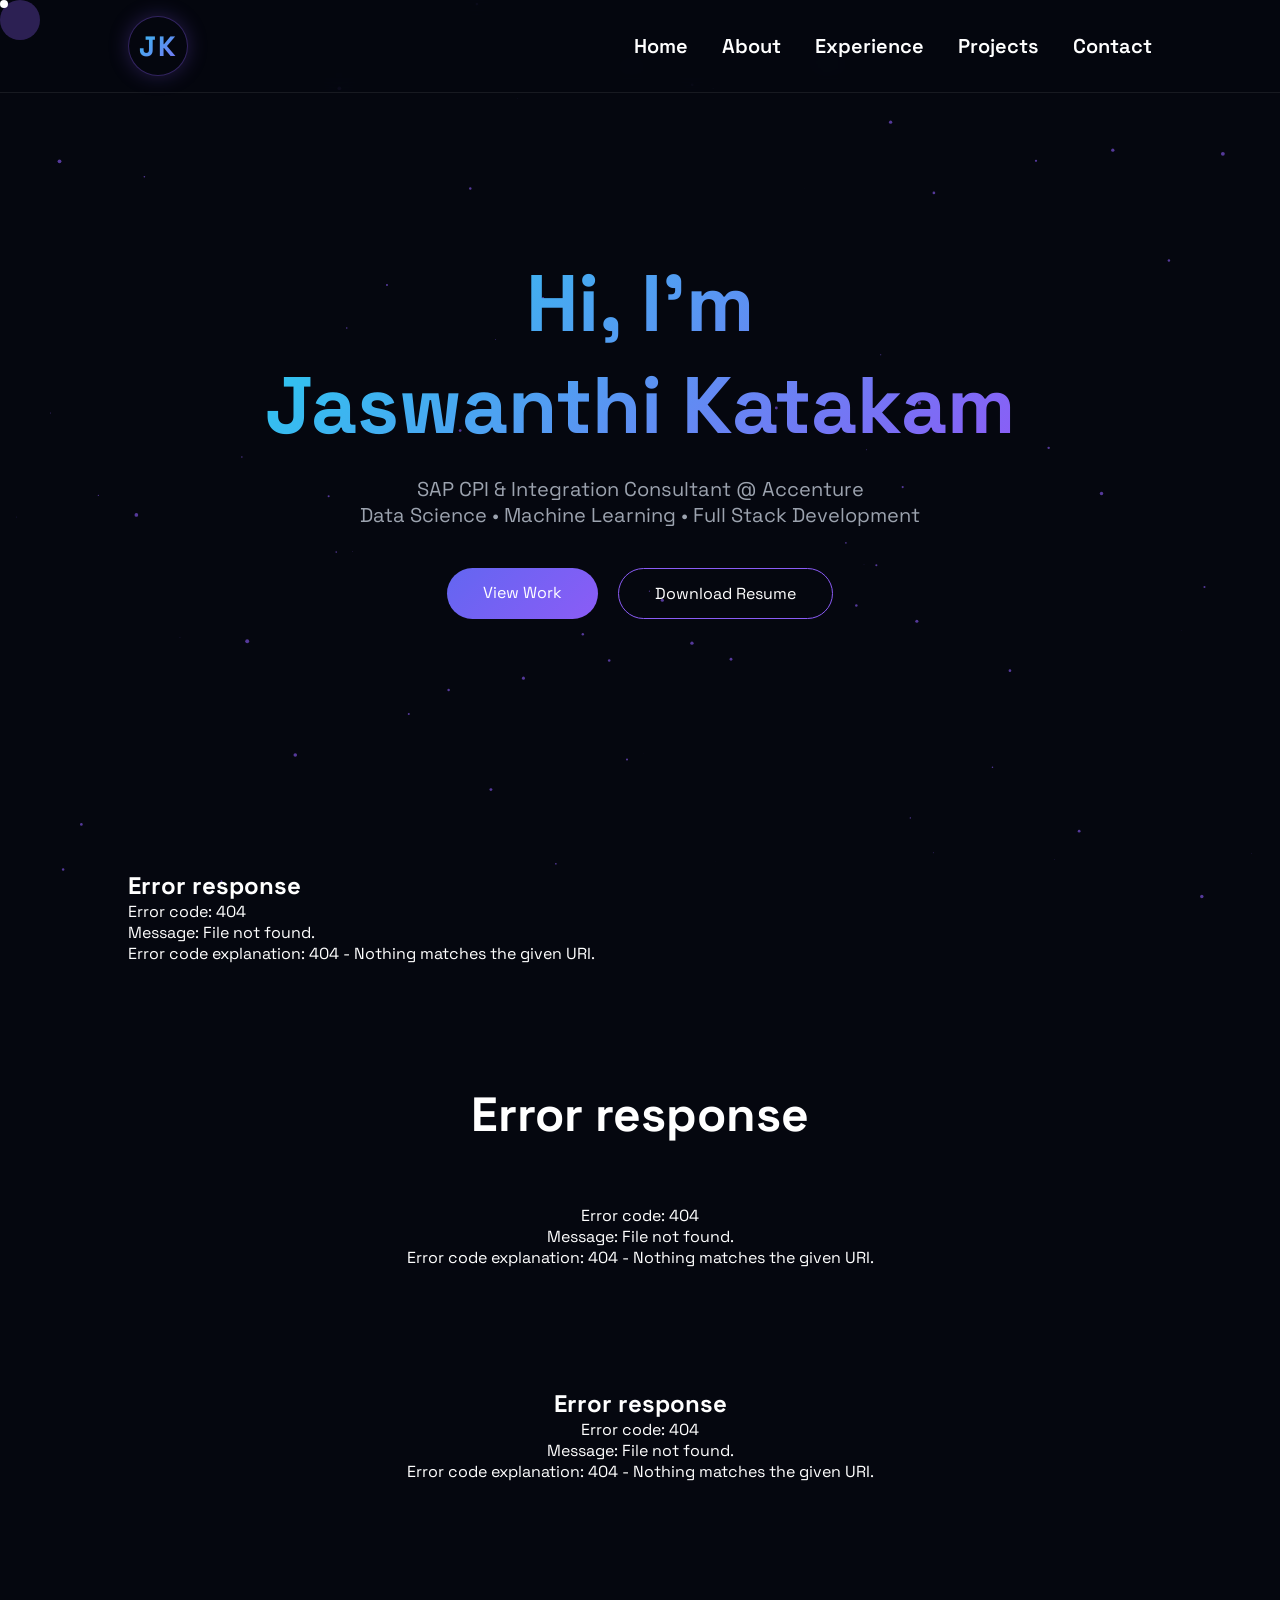
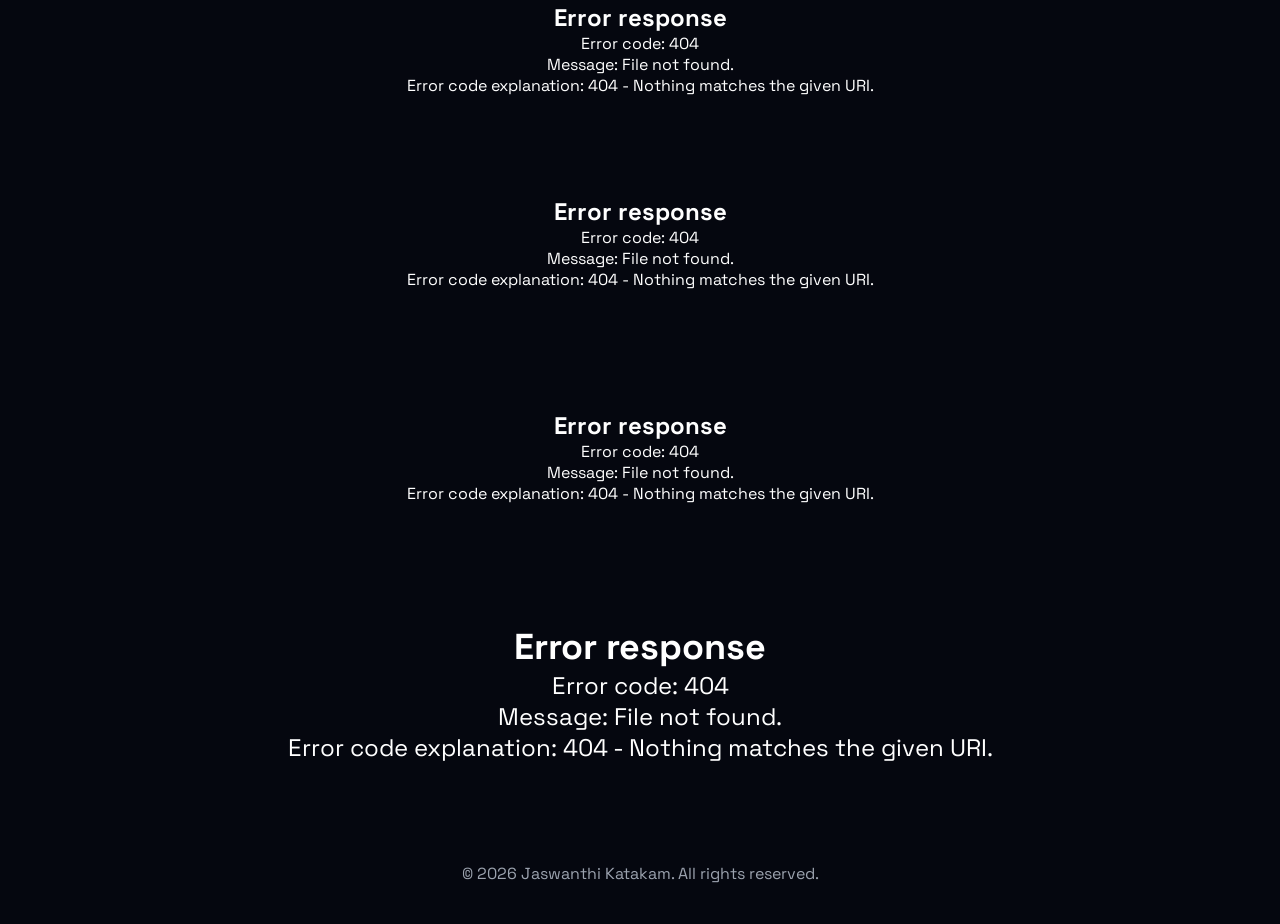
==== index.html @ d1e522bc "Add files via upload" ====
<!DOCTYPE html>
<html lang="en">

<head>

    <meta charset="UTF-8">
    <meta name="viewport" content="width=device-width, initial-scale=1.0">

    <title>Jaswanthi Katakam | Portfolio</title>

    <link rel="stylesheet" href="style.css">

    <link href="https://fonts.googleapis.com/css2?family=Space+Grotesk:wght@300;400;500;600;700&display=swap" rel="stylesheet">

</head>

<body>

    <div class="cursor"></div>
    <div class="cursor-glow"></div>

    <div class="progress-bar"></div>

    <canvas id="particles"></canvas>

    <header class="header">

        <div class="logo">JK</div>

        <nav id="nav-menu">

            <a href="#home">Home</a>
            <a href="#about">About</a>
            <a href="#experience">Experience</a>
            <a href="#projects">Projects</a>
            <a href="#contact">Contact</a>

        </nav>

        <div class="hamburger" id="hamburger">
            <span></span>
            <span></span>
            <span></span>
        </div>

    </header>

    <section id="home" class="hero">

        <h1 class="hero-title">

            <h1 class="hero-title">

                <span>Hi, I'm</span><br>
                <span>Jaswanthi Katakam</span>

            </h1>

        </h1>

        <p class="hero-sub">
            SAP CPI & Integration Consultant @ Accenture <br>
            Data Science • Machine Learning • Full Stack Development
        </p>

        <div class="hero-buttons">

            <a href="#projects" class="btn magnetic">View Work</a>

            <a href="https://drive.google.com/file/d/1Sj-qT_7O5Cs2HMmXWS8MOAT7dOCz9tzJ/view?usp=sharing"
                class="btn-outline magnetic"
                target="_blank"
                rel="noopener noreferrer">
                Download Resume
            </a>

        </div>

    </section>

    <section id="about">
        <div id="about-content"></div>
    </section>

    <section id="experience">
        <div id="experience-content"></div>
    </section>

    <section id="education">
        <div id="education-content"></div>
    </section>

    <section id="projects">
        <div id="projects-content"></div>
    </section>

    <section id="skills">
        <div id="skills-content"></div>
    </section>

    <section id="certifications">
        <div id="certifications-content"></div>
    </section>

    <section id="contact">
        <div id="contact-content"></div>
    </section>

    <footer>

        <p>© 2026 Jaswanthi Katakam. All rights reserved.</p>

    </footer>

    <script src="script.js"></script>

</body>

</html>
---- style.css ----
html{
scroll-behavior:smooth;
}

*{
margin:0;
padding:0;
box-sizing:border-box;
}

body{
font-family:'Space Grotesk',sans-serif;
background:#05070f;
color:white;
overflow-x:hidden;
}

section{
padding:60px 10%;
}

section h2{
font-size:42px;
text-align:center;
margin-bottom:60px;
color:#22d3ee;
text-decoration: underline;
text-decoration-color: #22d3ee;
text-decoration-thickness: 2px;
text-underline-offset: 6px;
}

/* PARTICLE BACKGROUND */

#particles{
position:fixed;
width:100%;
height:100%;
z-index:-1;
}

/* HEADER */
.logo{
width:60px;
height:60px;
display:flex;
align-items:center;
justify-content:center;
font-size:28px;
font-weight:700;
letter-spacing:2px;
border-radius:50%;
background:rgba(139,92,246,0.15);
border:1px solid rgba(139,92,246,0.35);
background-clip:text;
-webkit-background-clip:text;
background-image:linear-gradient(135deg,#22d3ee,#8b5cf6);
color:transparent;
box-shadow:0 0 20px rgba(139,92,246,0.25);
}

/*--------------------NAVBAR-------------------*/
.header{
position:fixed;
top:0;
width:100%;
display:flex;
justify-content:space-between;
align-items:center;
padding:16px 10%;
z-index:100;
background:rgba(5,7,15,0.75);
backdrop-filter:blur(10px);
-webkit-backdrop-filter:blur(10px);
border-bottom:1px solid rgba(255,255,255,0.08);
}

nav a{
margin-left:30px;
text-decoration:none;
color:#ffffff;
font-size:20px;
font-weight:600;
}

.hero{
min-height:90vh;
display:flex;
flex-direction:column;
justify-content:center;
align-items:center;
text-align:center;
padding:120px 80px 60px 80px;
}

.hero-title{
font-size:80px;
font-weight:700;
background:linear-gradient(135deg,#22d3ee,#8b5cf6);
-webkit-background-clip:text;
color:transparent;
}

.hero-sub{
color:#9ca3af;
margin-top:20px;
font-size:20px;
}

.hero-buttons{
margin-top:40px;
display:flex;
gap:20px;
}

.btn{
padding:14px 36px;
border-radius:30px;
background:linear-gradient(135deg,#6366f1,#8b5cf6);
text-decoration:none;
color:white;
transition:.3s;
}

.btn:hover{
transform:translateY(-4px);
box-shadow:0 20px 40px rgba(139,92,246,.5);
}

.btn-outline{
padding:14px 36px;
border:1px solid #8b5cf6;
border-radius:30px;
text-decoration:none;
color:white;
}

/*--------------------ABOUT ME SECTION----------------------------------*/

/*ABOUT SECTION*/
#about h2{
text-align:center;
font-size:40px;
font-weight:700;
margin-bottom:40px;
margin-top: 0px;
}

.about-text{
max-width:950px;
margin:auto;
font-size:18px;
line-height:1.7;
color:#9ca3af;
text-align:center;
}
/*--------------------END OF ABOUT ME SECTION----------------------------------*/


/*-------------------------EXPERIENCE SECTION ------------*/

#experience{
text-align:center;
margin-top:0px;
}

#experience h1{
font-size:48px;
font-weight:700;
margin-bottom:60px;
}

#experience h2{
font-size:42px;
font-weight:700;
margin-bottom:60px;
}

.experience-container{
position:relative;
max-width:900px;
margin:auto;
}

.experience-container::before{
content:"";
position:absolute;
left:20px;
top:0;
width:2px;
height:100%;
background:rgba(139,92,246,0.4);
}

.experience-card{
position:relative;
margin-left:60px;
padding:30px;
background:rgba(255,255,255,0.04);
border:1px solid rgba(255,255,255,0.08);
border-radius:14px;
backdrop-filter:blur(10px);
box-shadow:0 10px 30px rgba(0,0,0,0.35);
text-align:left;
transition:0.3s;
}

.experience-card::before{
content:"";
position:absolute;
left:-42px;
top:35px;
width:14px;
height:14px;
border-radius:50%;

background:linear-gradient(135deg,#22d3ee,#8b5cf6);
box-shadow:0 0 12px rgba(139,92,246,0.8);
}

.experience-card:hover{
transform:translateY(-4px);
box-shadow:0 15px 40px rgba(139,92,246,0.25);
}

.experience-card h3{
font-size:24px;
margin-bottom:6px;
color:#ffffff;
}

.experience-role{
font-size:18px;
font-weight:600;
color:#22d3ee;
margin-bottom:5px;
}

.experience-duration{
font-size:14px;
color:#9ca3af;
margin-bottom:18px;
}

.experience-points{
padding-left:18px;
}

.experience-points li{
margin-bottom:10px;
color:#cbd5f5;
line-height:1.6;
}

.experience-card::before{
content:"";
position:absolute;
left:-48px;
top:35px;
width:20px;
height:20px;
border-radius:50%;
background:linear-gradient(135deg,#22d3ee,#8b5cf6);
box-shadow:
0 0 10px rgba(139,92,246,0.8),
0 0 20px rgba(34,211,238,0.6);
}

.experience-card::after{
content:"";
position:absolute;
left:-42px;
top:41px;
width:8px;
height:8px;
border-radius:50%;
background:white;
}

.experience-tech{
margin-top:20px;
display:flex;
flex-wrap:wrap;
gap:12px;
}

.experience-tech span{
padding:6px 14px;
font-size:14px;
border-radius:20px;
background:rgba(139,92,246,0.15);
border:1px solid rgba(139,92,246,0.4);
color:#cbd5f5;
transition:0.3s;
}

.experience-tech span:hover{
background:rgba(139,92,246,0.35);
transform:translateY(-2px);
box-shadow:0 0 10px rgba(139,92,246,0.6);
}

/*--------------------END OF EXPERIENCE SECTION----------------------------------*/

/*--------------------EDUCATION SECTION----------------------------------*/
#education{
text-align:center;
margin-top:0px;
}

#education h2{
font-size:42px;
margin-bottom:60px;
}

.education-timeline{
position:relative;
display:flex;
justify-content:space-between;
align-items:center;
width:900px;
margin:0 auto;
}

.education-timeline::before{
content:"";
position:absolute;
top:50%;
left:0;
width:100%;
height:3px;
background:linear-gradient(90deg,#22d3ee,#8b5cf6);
}

.edu-item{
position:relative;
width:30%;
display:flex;
justify-content:center;
}

.edu-box{
position:relative;
background:rgba(255,255,255,0.05);
border:1px solid rgba(255,255,255,0.08);
border-radius:14px;
padding:20px;
width:400px;
backdrop-filter:blur(10px);
box-shadow:0 10px 25px rgba(0,0,0,0.35);
}

.edu-item.top .edu-box::after{
content:"";
position:absolute;
left:50%;
transform:translateX(-50%);
top:100%;
width:3px;
height:90px;
background:linear-gradient(#22d3ee,#8b5cf6);
}

.edu-item.bottom .edu-box::after{
content:"";
position:absolute;
left:50%;
transform:translateX(-50%);
bottom:100%;
width:3px;
height:90px;
background:linear-gradient(#22d3ee,#8b5cf6);
}

.edu-item::after{
content:"";
position:absolute;
top:50%;
left:50%;
transform:translate(-50%,-50%);
width:10px;
height:10px;
border-radius:50%;
background:#8b5cf6;
box-shadow:0 0 12px rgba(139,92,246,0.8);
}

.edu-item.top .edu-box{
margin-bottom:320px;
}

.edu-item.bottom .edu-box{
margin-top:320px;
}

.edu-box{
transition:0.3s ease;
}

.edu-box:hover{
transform:translateY(-5px);
box-shadow:
0 15px 35px rgba(0,0,0,0.45),
0 0 20px rgba(139,92,246,0.6),
0 0 35px rgba(34,211,238,0.5);
}

.edu-box h3{
color:white;
font-size:18px;
}

.edu-box p{
color:#22d3ee;
margin-top:5px;
}

.edu-box span{
display:block;
margin-top:5px;
font-size:14px;
color:#9ca3af;
}

/*---------------------------------END OF EDUCATION SECTION-------------------------*/

/*---------------------------------PROJECT SECTION-------------------------*/
#projects{
text-align:center;
margin-top:0px;
}

#projects h2{
font-size:42px;
margin-bottom:60px;
}

.projects-container{
display:grid;
grid-template-columns:repeat(auto-fit,minmax(320px,1fr));
gap:40px;
max-width:1200px !important;
margin:0px;
}

.project-card{
background:rgba(255,255,255,0.05);
border:1px solid rgba(255,255,255,0.08);
border-radius:16px;
padding:25px;
text-align:left;
backdrop-filter:blur(10px);
box-shadow:0 10px 25px rgba(0,0,0,0.35);
transition:0.3s ease;
margin-bottom: 0px;
}

.project-card:hover{
transform:translateY(-6px);
box-shadow:
0 15px 35px rgba(0,0,0,0.45),
0 0 20px rgba(139,92,246,0.3),
0 0 35px rgba(34,211,238,0.25);
}

.project-card h3{
color:white;
font-size:20px;
margin-bottom:10px;
}

.project-card p{
color:#cbd5f5;
font-size:15px;
line-height:1.6;
}

.project-tech{
margin-top:15px;
display:flex;
flex-wrap:wrap;
gap:8px;
}

.project-tech span{
background:rgba(139,92,246,0.15);
border:1px solid rgba(139,92,246,0.35);
border-radius:20px;
padding:5px 12px;
font-size:12px;
color:#e5e7eb;
}

/*-----------------------------END OF PROJECT SECTION-------------------------------*/

/*--------------------SKILLS TABLE--------------------------*/

#skills{
text-align:center;
margin-top:-20px;
}

#skills h2{
font-size:42px;
margin-bottom:50px;
}

.skills-table{
width:100%;
max-width:1000px;
margin-bottom:-120px;
border-collapse:collapse;
}

.skills-table td{
border:1px solid rgba(255,255,255,0.15);
padding:18px 20px;
}

.skill-category{
color:#22d3ee;
font-weight:600;
width:250px;
text-align:left;
}

.skill-items{
color:#e5e7eb;
text-align:left;
line-height:1.8;
}
/*--------------------END OF SKILLS TABLE--------------------------*/

/*--------------------CURSOR STYLING --------------------------*/

/* CURSOR */
.cursor{
width:8px;
height:8px;
background:white;
border-radius:50%;
position:fixed;
pointer-events:none;
z-index:9999;
}

.cursor-glow{
width:40px;
height:40px;
border-radius:50%;
background:rgba(139,92,246,.3);
position:fixed;
pointer-events:none;
z-index:9998;
}

/* SCROLL PROGRESS */
.progress-bar{
position:fixed;
top:0;
left:0;
height:3px;
background:#8b5cf6;
width:0%;
z-index:1000;
}

/*--------------------END OF CURSOR STYLING --------------------------*/

/*--------------------CONTACT SECTION --------------------------*/

#contact{
margin-top: 0px;
text-align:center;
font-size: 24px;
}

.contact-box{
margin:auto;
margin-top:20px;
padding:40px;
max-width:600px;
background:rgba(255,255,255,0.05);
border:1px solid rgba(139,92,246,0.25);
border-radius:18px;
backdrop-filter:blur(12px);
-webkit-backdrop-filter:blur(12px);
box-shadow:0 15px 40px rgba(0,0,0,0.4);
transition:0.3s;
}

.contact-box:hover{
transform:translateY(-5px);
box-shadow:0 20px 50px rgba(139,92,246,0.3);
}

.contact-box p{
margin-bottom:25px;
font-size:18px;
color:#cbd5f5;
}

.contact-label{
font-weight:600;
font-size:16px;
letter-spacing:0.5px;
background:linear-gradient(135deg,#22d3ee,#8b5cf6);
-webkit-background-clip:text;
color:transparent;
}

.contact-box a{
color:#cbd5f5;
text-decoration:none;
font-weight:500;
}

.contact-box a:hover{
text-decoration:underline;
color:#22d3ee;
}

/*--------------------END OF CONTACT SECTION --------------------------*/

/*--------------------FOOTER SECTION --------------------------*/

footer{
text-align:center;
padding:40px;
color:#9ca3af;
}

/*--------------------END OF FOOTER SECTION --------------------------*/

/*--------------------------------------CERTIFICATIONS SECTION--------------------------*/

#certifications{
text-align:center;
margin-top:0px;
}

.certifications-container{
max-width:900px;
margin:auto;
display:flex;
flex-wrap:wrap;
justify-content:center;
gap:14px;
margin-top:0px;
margin-bottom: -80px;
}

.certifications-container span{
background:#e5e7eb;
color:black;
padding:10px 18px;
border-radius:30px;
font-size:14px;
font-weight:500;
transition:0.25s ease;
}

.certifications-container span:hover{
transform:translateY(-3px);
box-shadow:0 6px 18px rgba(0,0,0,0.25);
}

/*--------------------------------------END OF CERTIFICATIONS SECTION--------------------------*/


/* ================= MOBILE VIEW ================= */


/* HAMBURGER */
.hamburger{
display:none;
flex-direction:column;
cursor:pointer;
gap:5px;
}

.hamburger span{
width:25px;
height:3px;
background:white;
border-radius:2px;
}

/* MOBILE NAV */

@media (max-width:768px){

nav{
position:absolute;
top:70px;
right:0;
width:100%;
background:#05070f;

display:none;
flex-direction:column;
align-items:center;
padding:20px 0;

border-top:1px solid rgba(255,255,255,0.08);
}

nav a{
margin:10px 0;
font-size:18px;
}

nav.active{
display:flex;
}

.hamburger{
display:flex;
}

}
@media (max-width:768px){

/* GENERAL */

section{
padding:60px 20px;
}

/* NAVBAR */

.header{
padding:12px 20px;
}

/* HERO */

.hero{
padding:120px 20px 40px 20px;
margin-top: -80px;
margin-bottom: -120px;
}

.hero-title{
font-size:38px;
}

.hero-sub{
font-size:16px;
}

.hero-buttons{
flex-direction:column;
gap:15px;
}

/* ABOUT */

.about-text{
font-size:16px;
padding:0 10px;
}

/* EXPERIENCE */

.experience-container{
max-width:100%;
}

.experience-card{
margin-left:40px;
padding:20px;
}

/* EDUCATION */

.education-timeline{
flex-direction:column;
width:100%;
gap:40px;
}

.education-timeline::before{
display:none;
}

.edu-item{
width:100%;
}

.edu-box{
width:100%;
}

.edu-item.top .edu-box,
.edu-item.bottom .edu-box{
margin:0;
}

.edu-item::after{
display:none;
}

.edu-item.top .edu-box::after,
.edu-item.bottom .edu-box::after{
display:none;
}

/* PROJECTS */

.projects-container{
grid-template-columns:1fr;
gap:25px;
max-width:100%;
}

.project-card{
padding:20px;
}

/* SKILLS TABLE */

.skills-table{
font-size:14px;
}

.skills-table td{
padding:12px;
}

.skill-category{
width:120px;
}

/* CONTACT */

.contact-box{
padding:25px;
}

.contact-box p{
font-size:16px;
}

/* HEADINGS */

section h2{
font-size:30px;
}

}
/* ================= END OF MOBILE VIEW ================= */
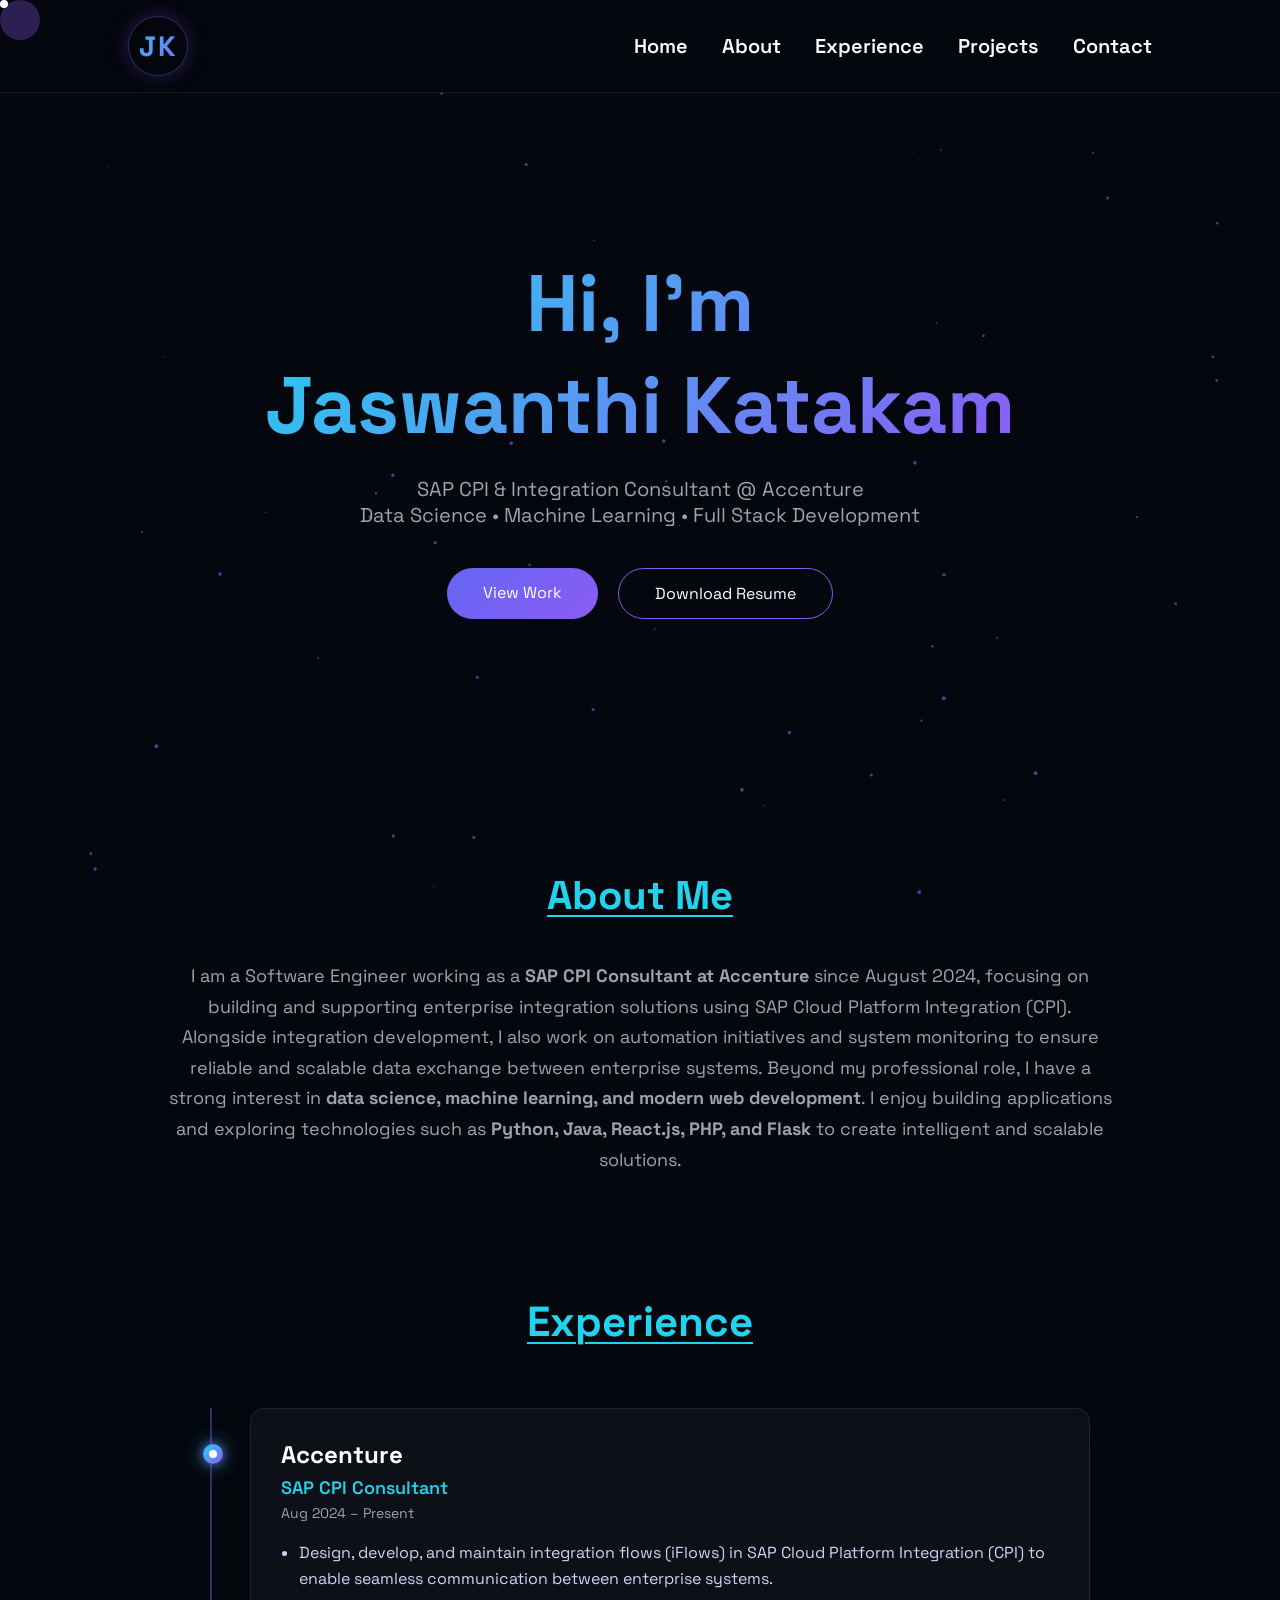
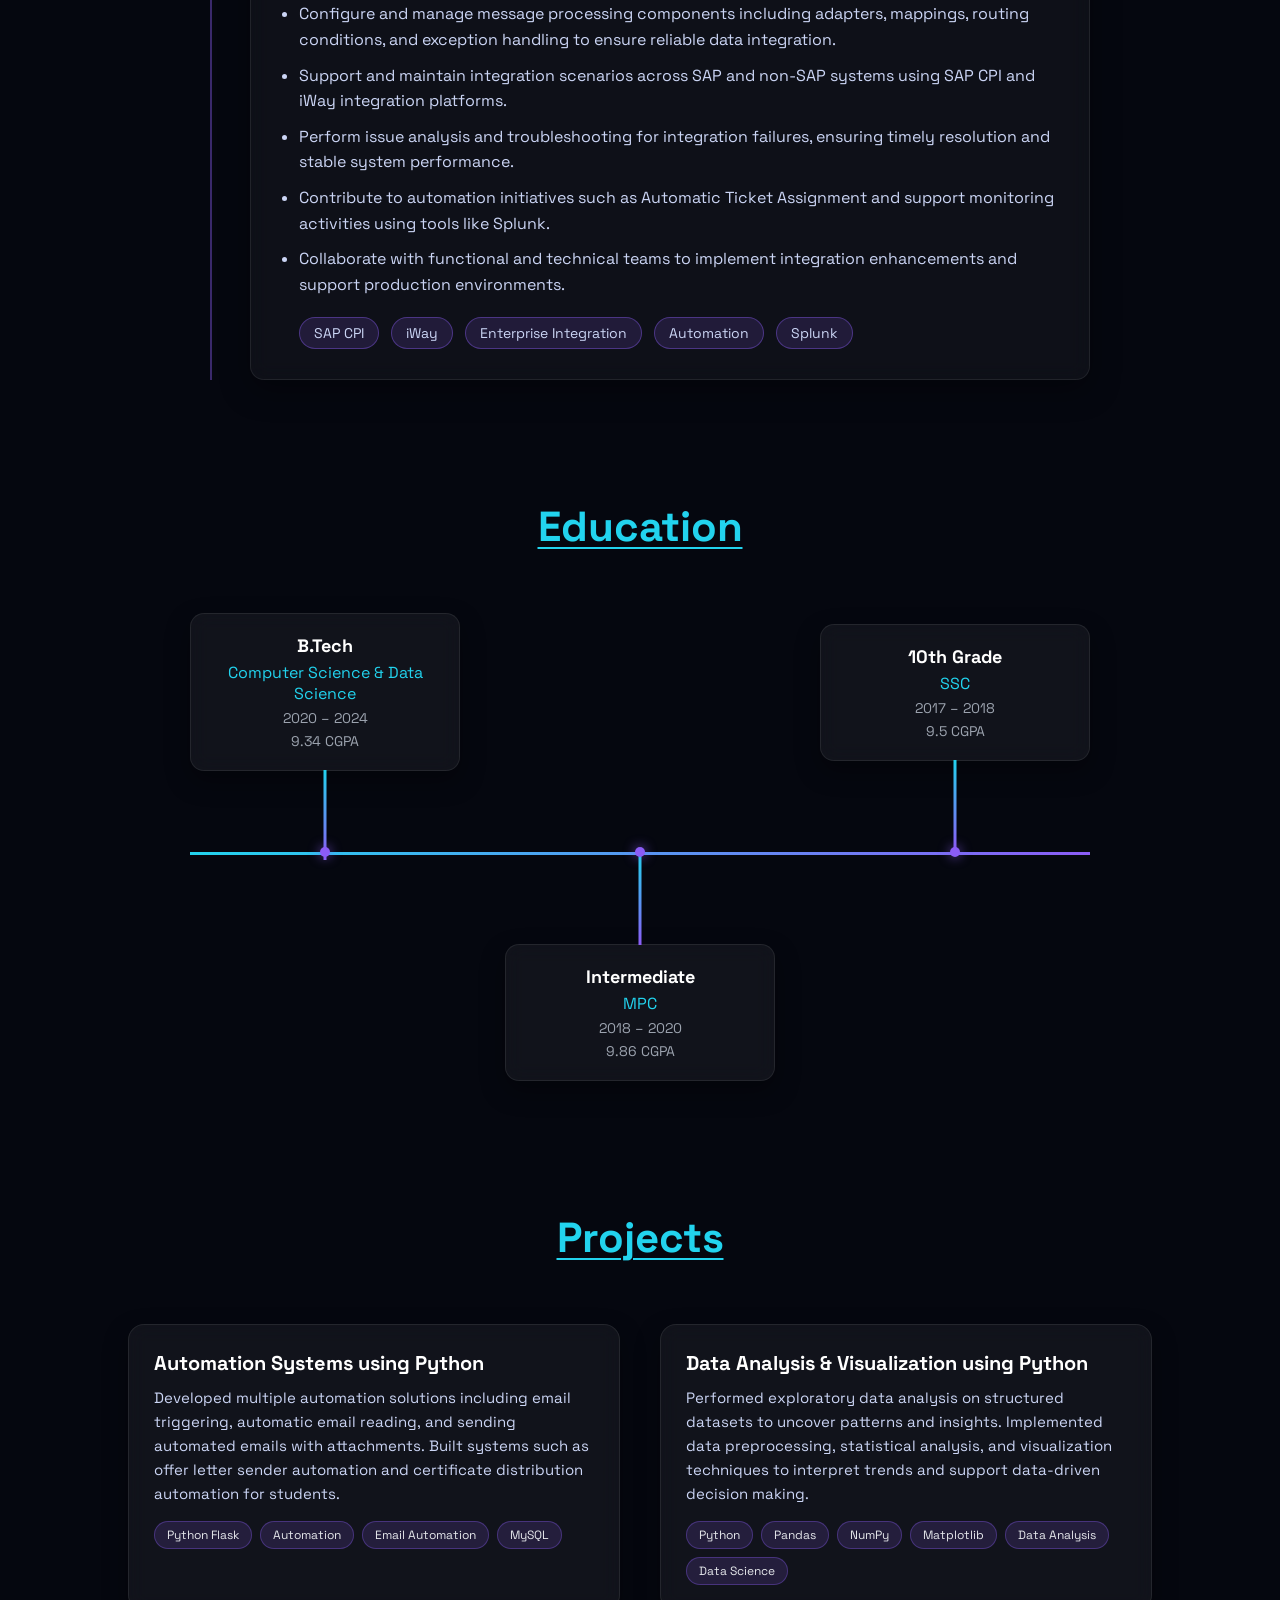
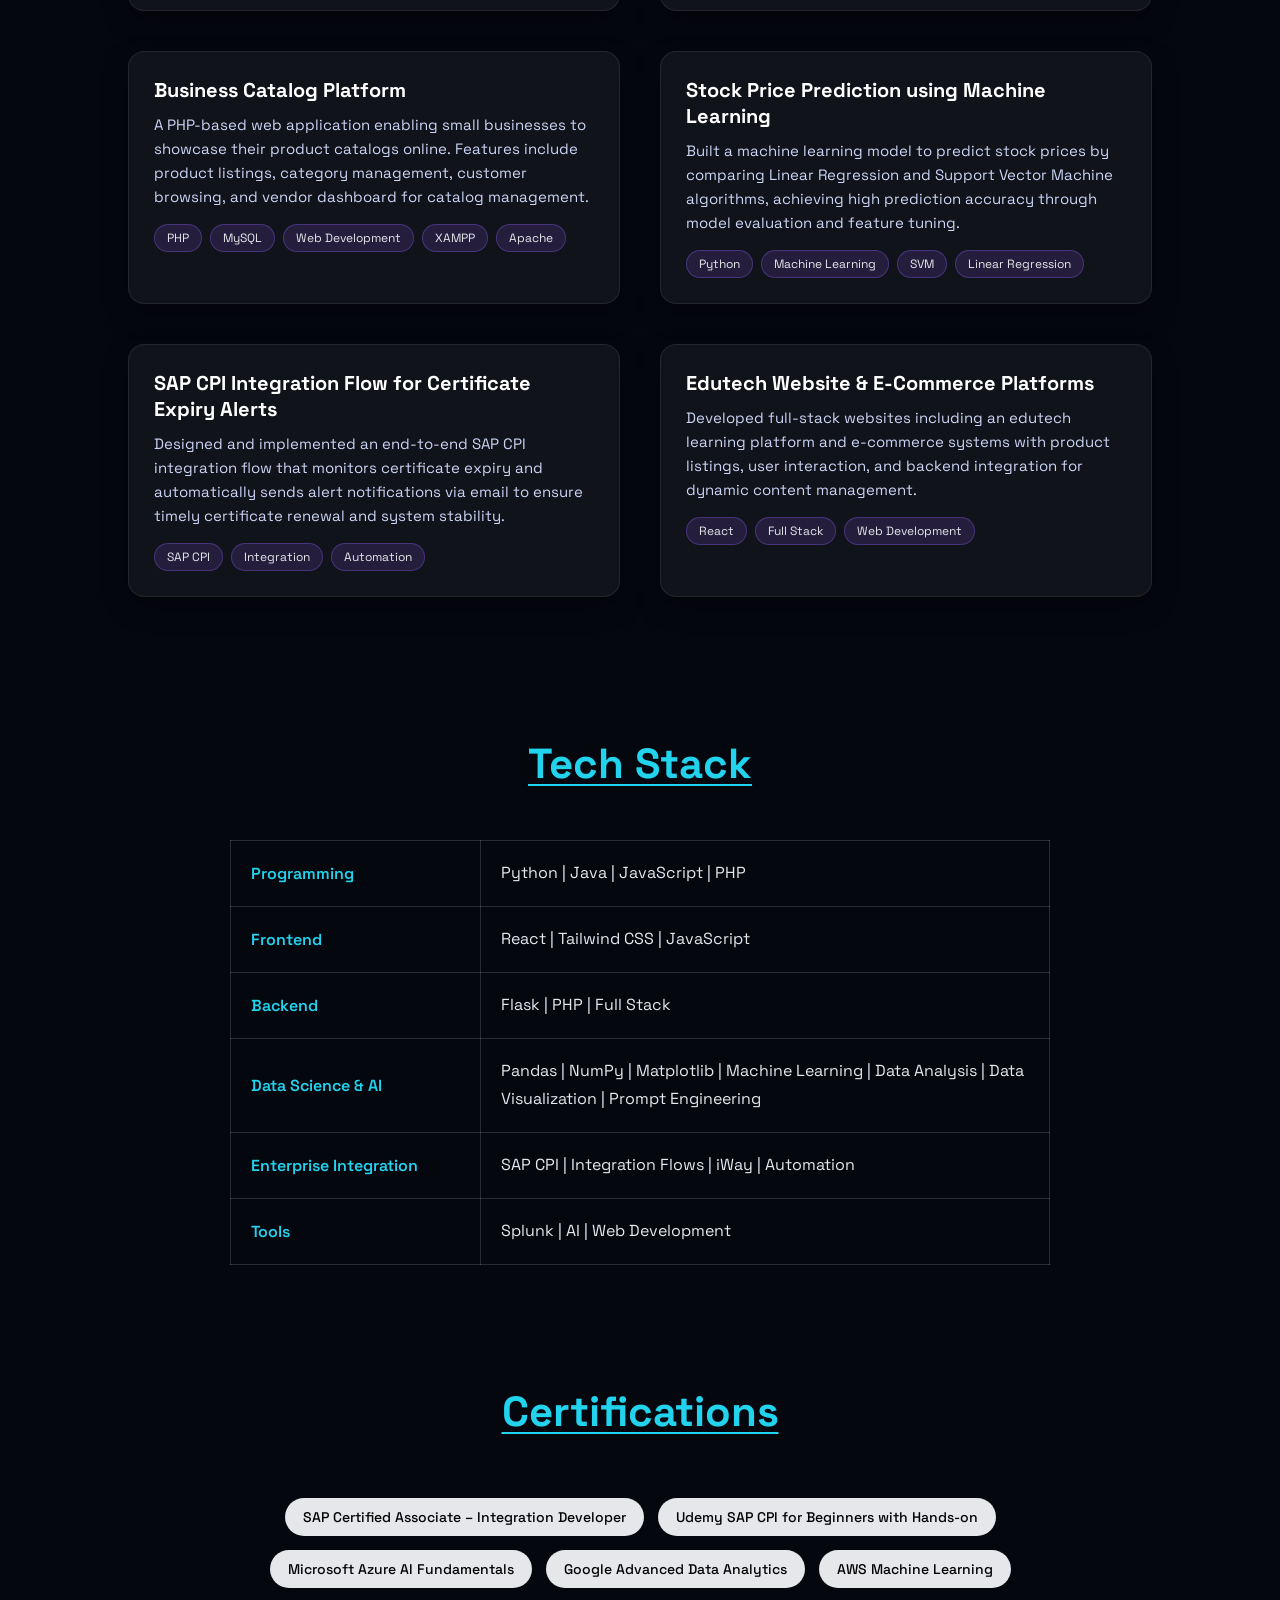
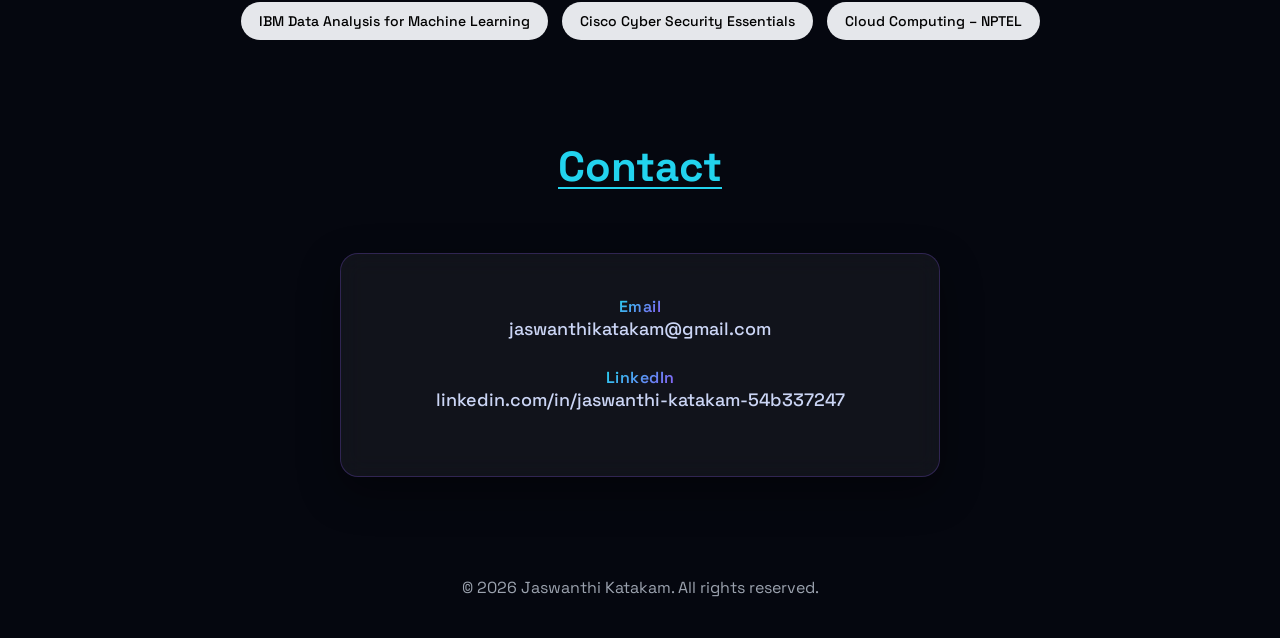
==== commit 22b650a4: "Update index.html" ====
--- a/index.html
+++ b/index.html
@@ -49,12 +49,8 @@
 
         <h1 class="hero-title">
 
-            <h1 class="hero-title">
-
                 <span>Hi, I'm</span><br>
                 <span>Jaswanthi Katakam</span>
-
-            </h1>
 
         </h1>
 
@@ -116,4 +112,4 @@
 
 </body>
 
-</html>+</html>
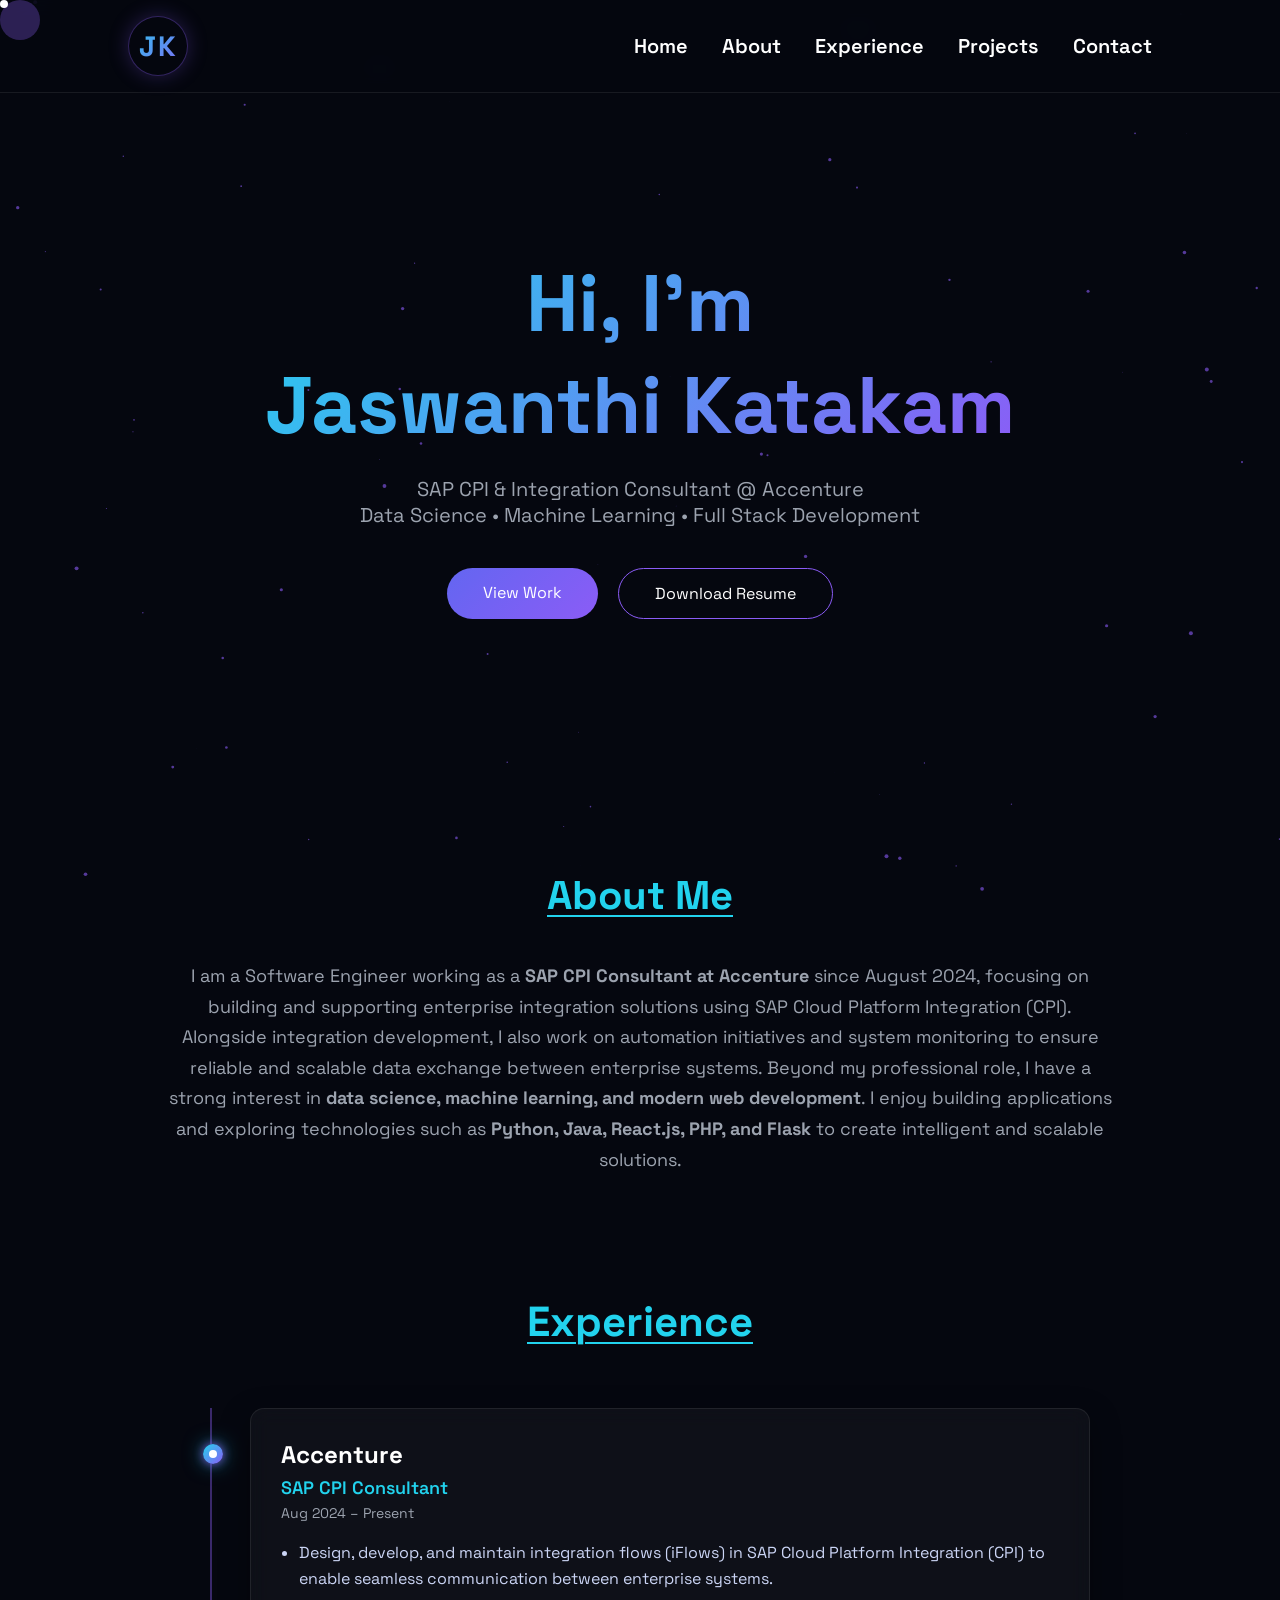
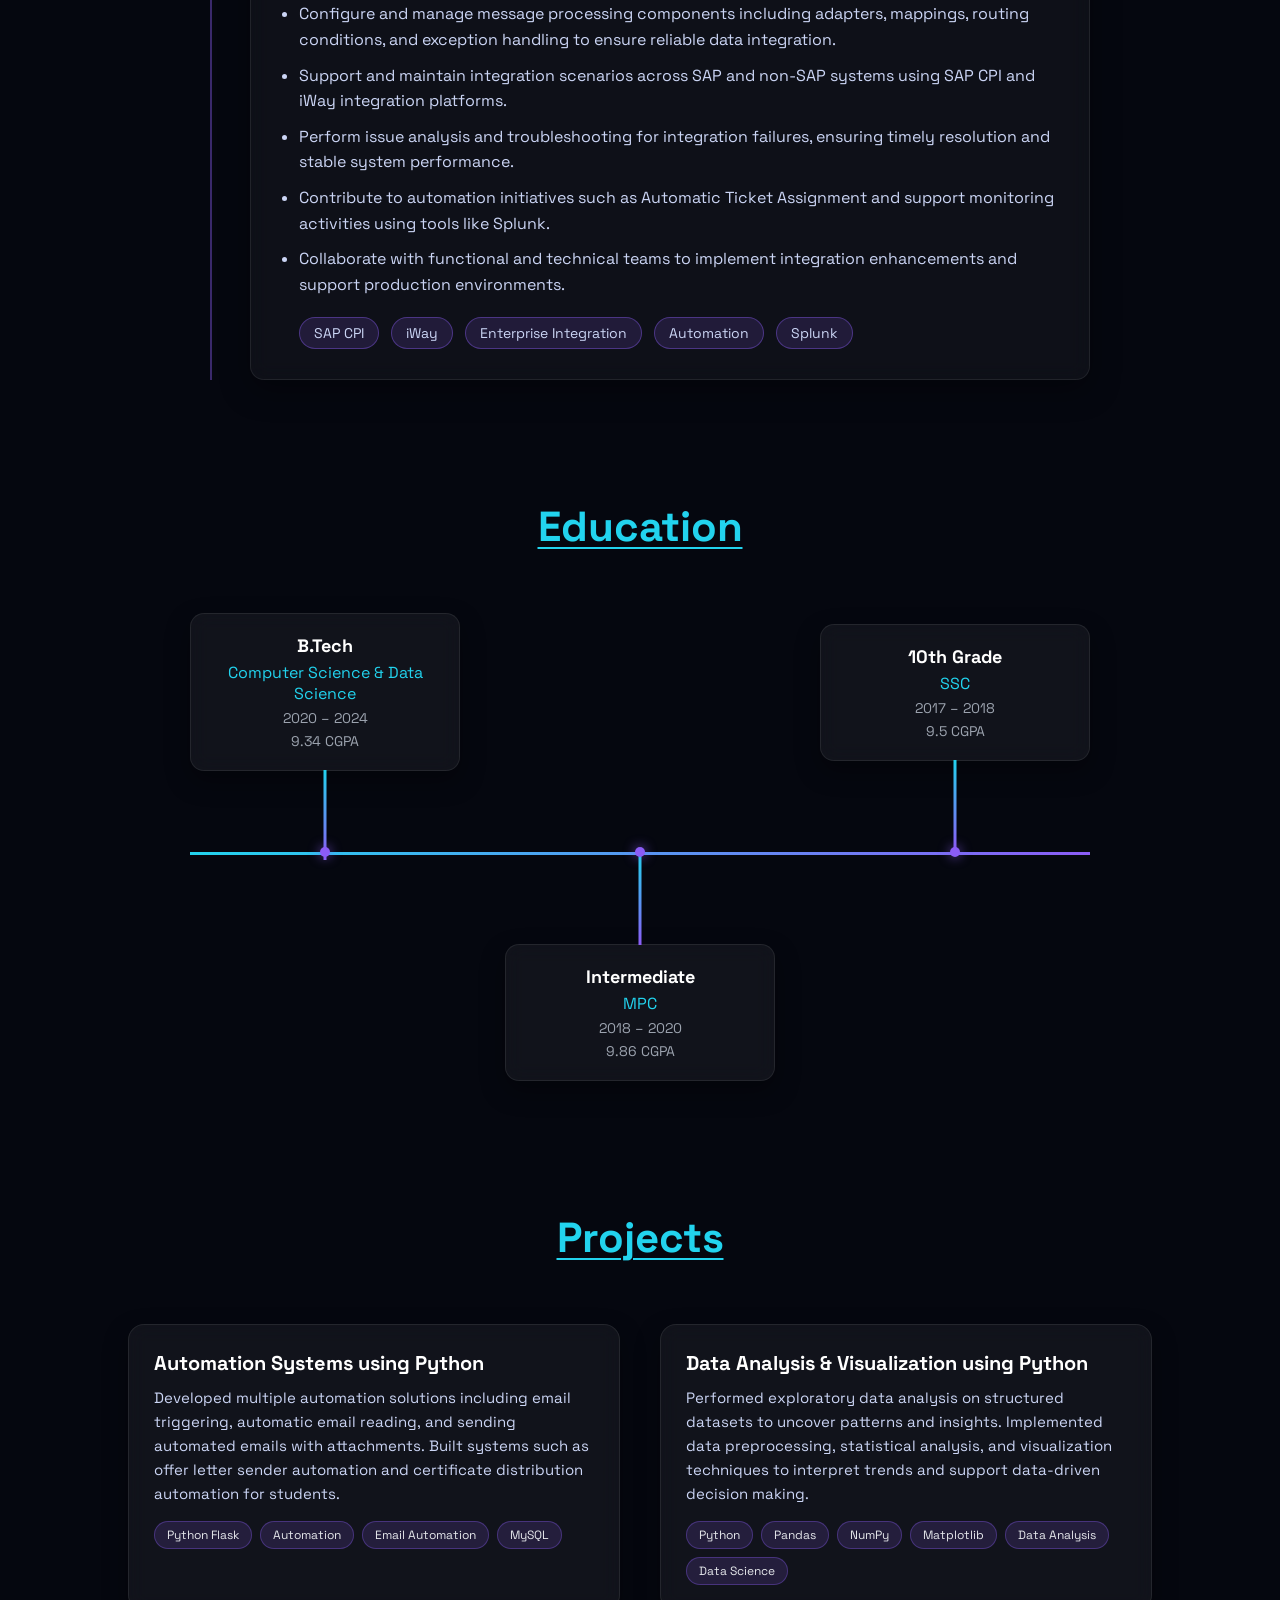
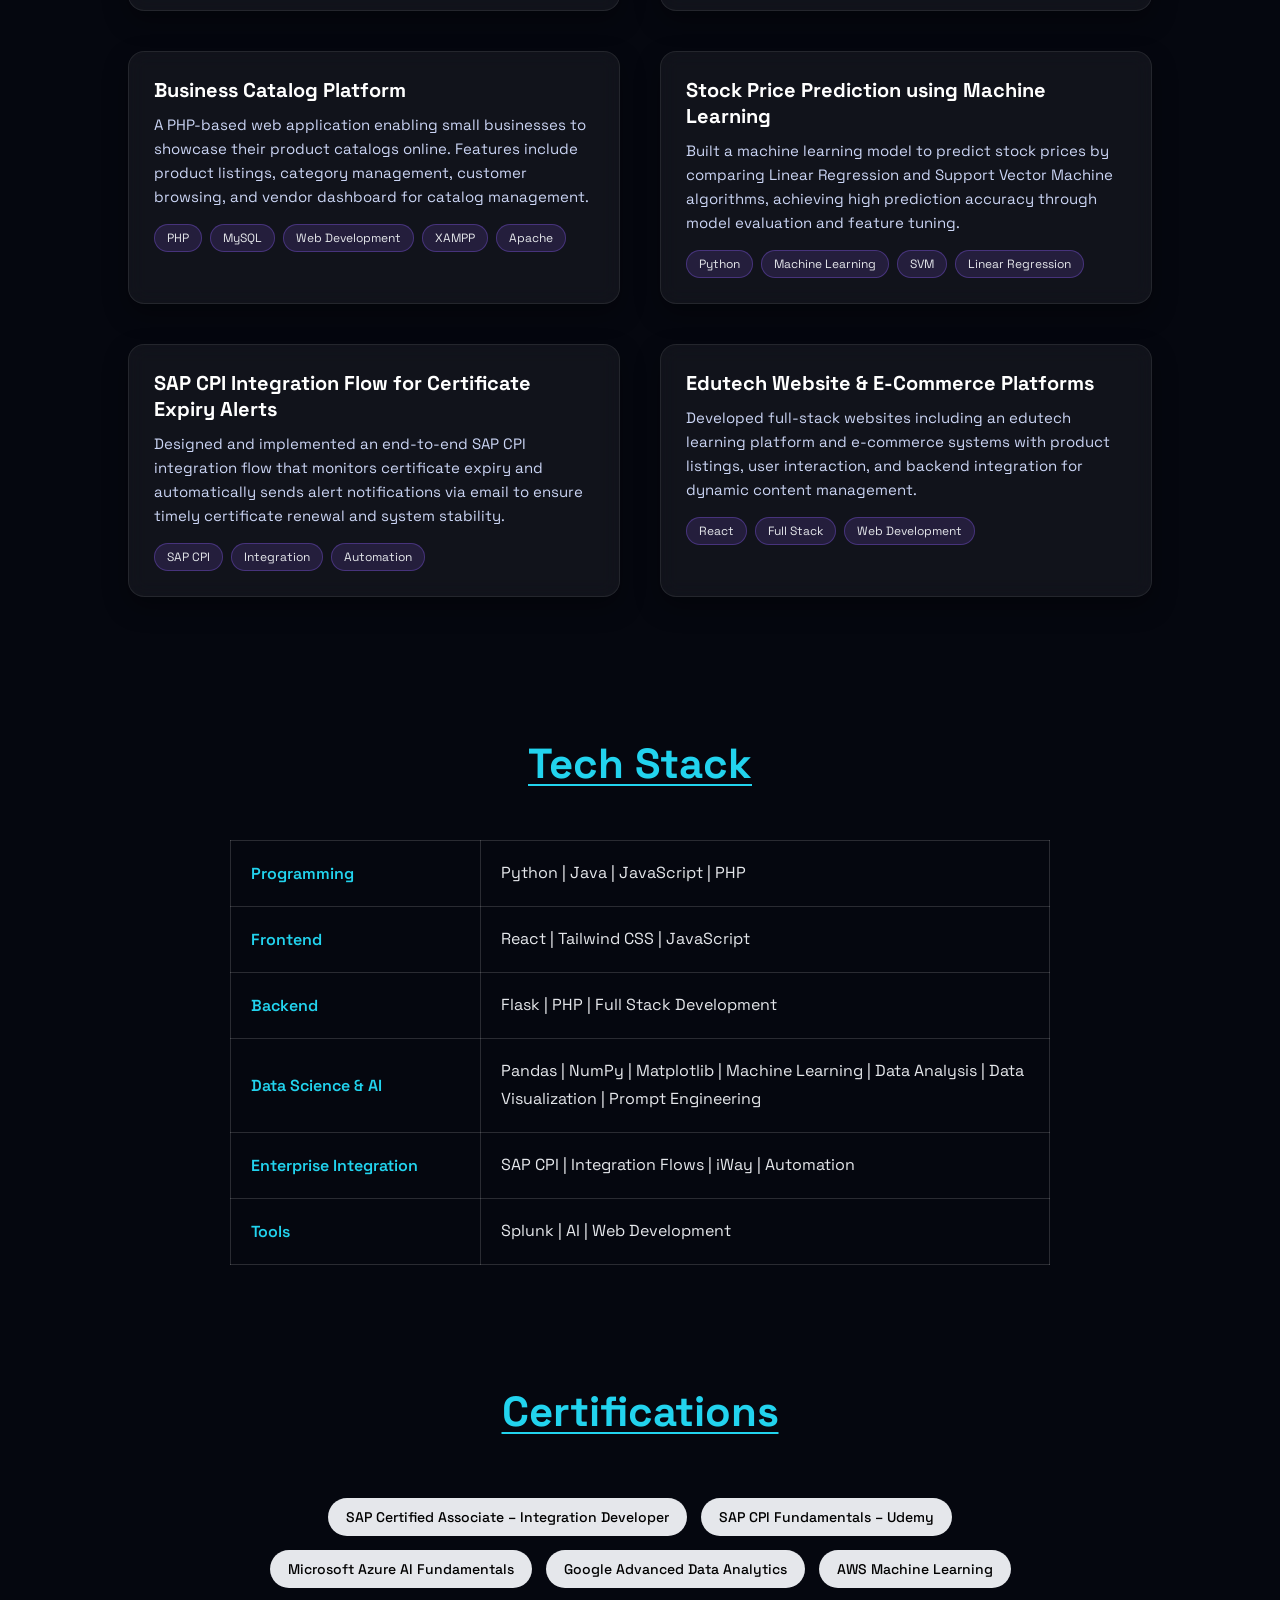
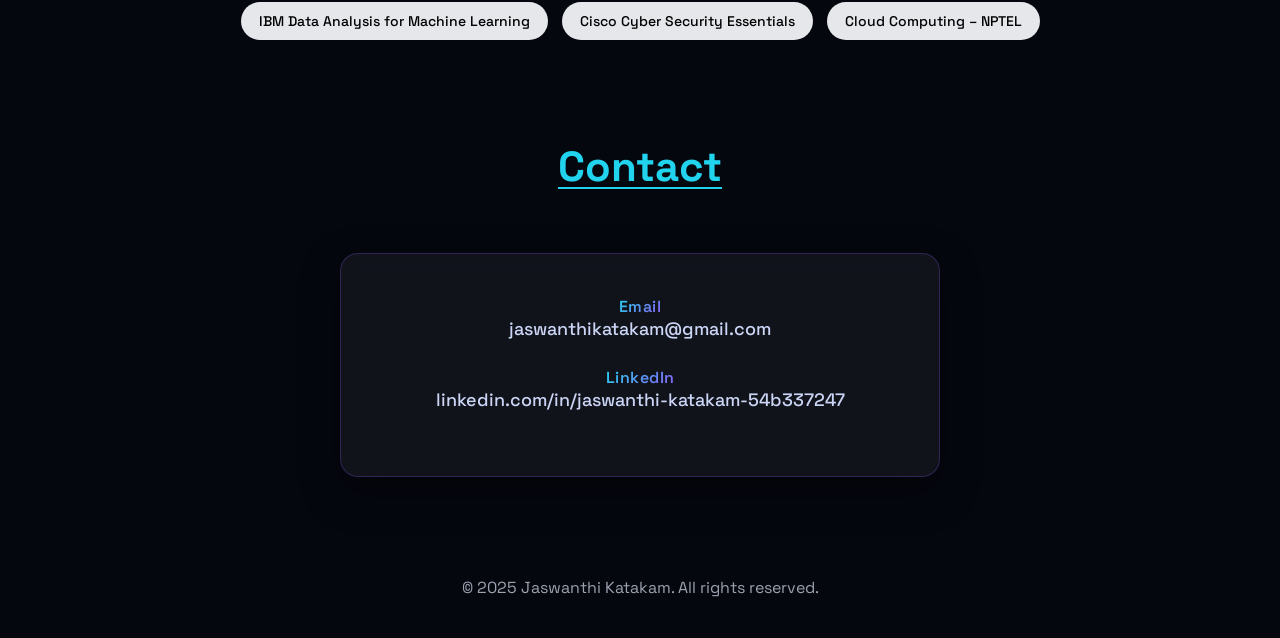
==== commit 83c13e99: "Update index.html" ====
--- a/index.html
+++ b/index.html
@@ -104,7 +104,7 @@
 
     <footer>
 
-        <p>© 2026 Jaswanthi Katakam. All rights reserved.</p>
+        <p>© 2025 Jaswanthi Katakam. All rights reserved.</p>
 
     </footer>
 
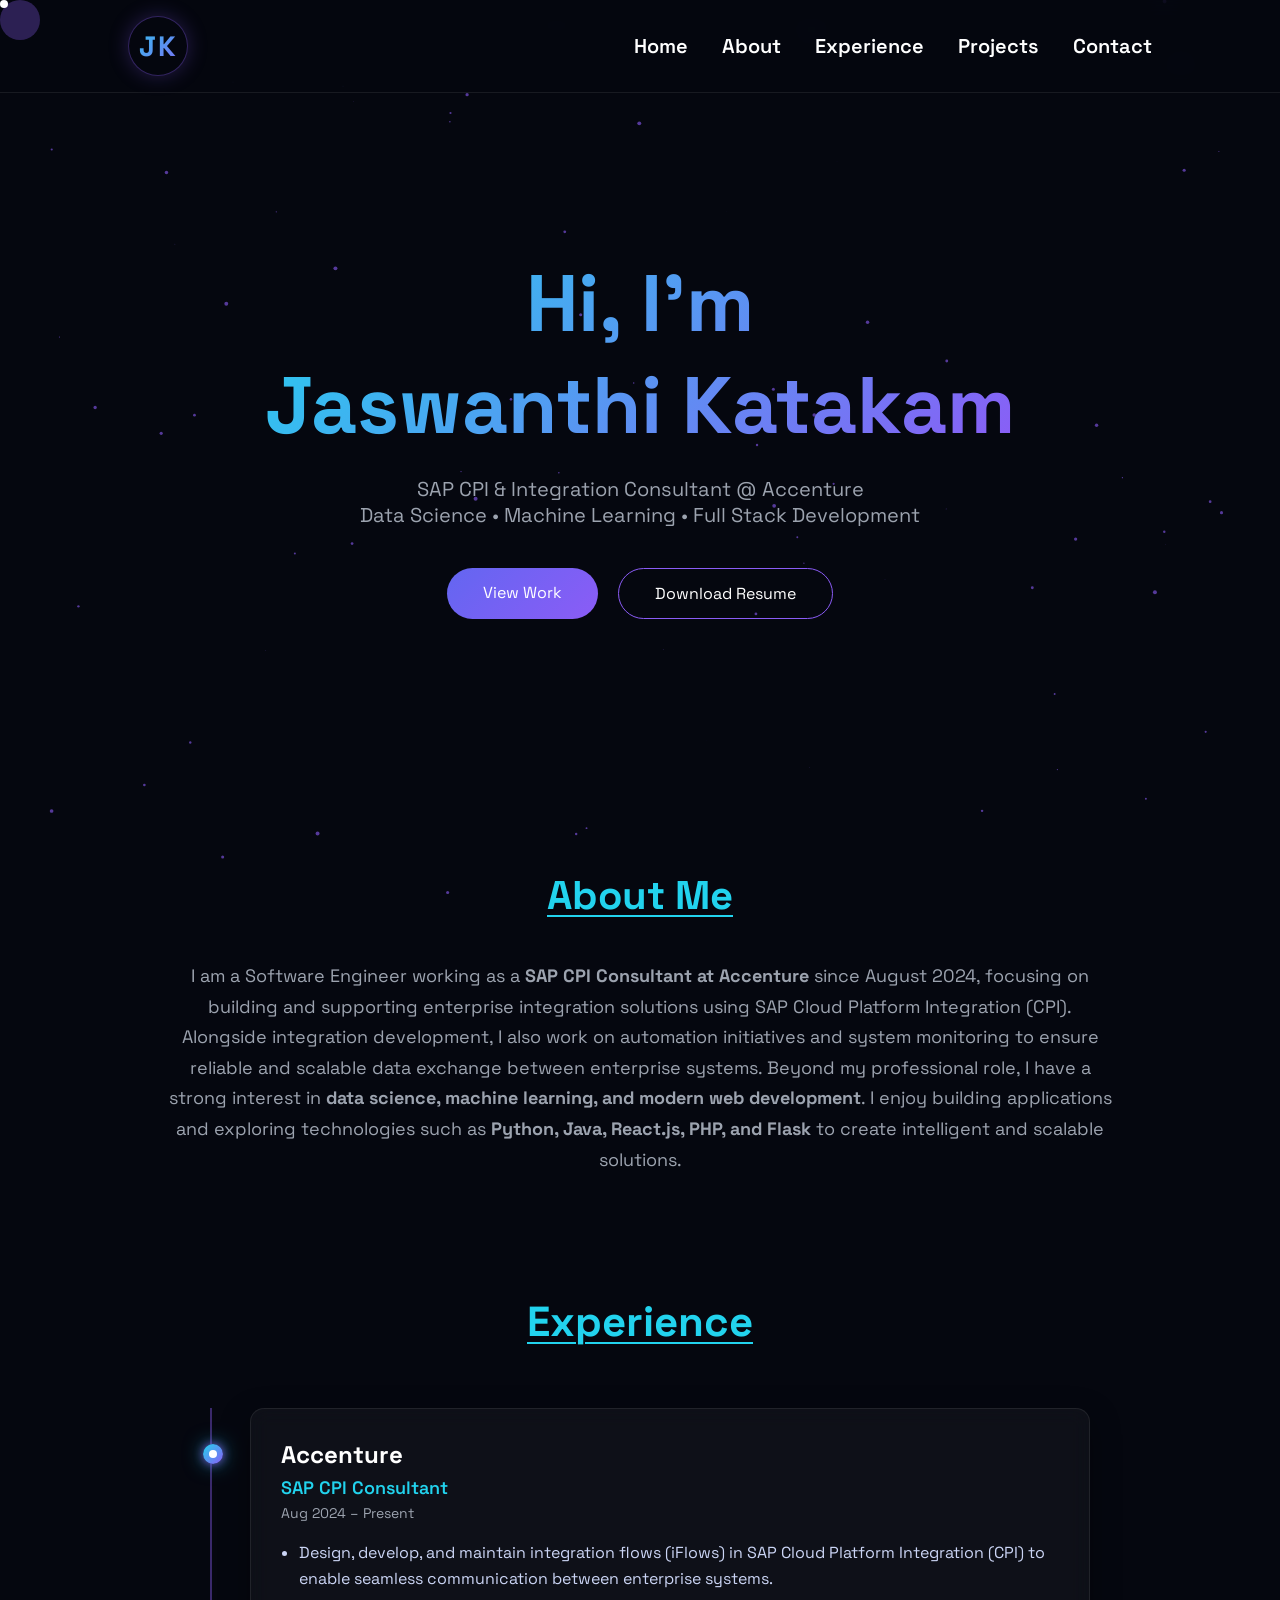
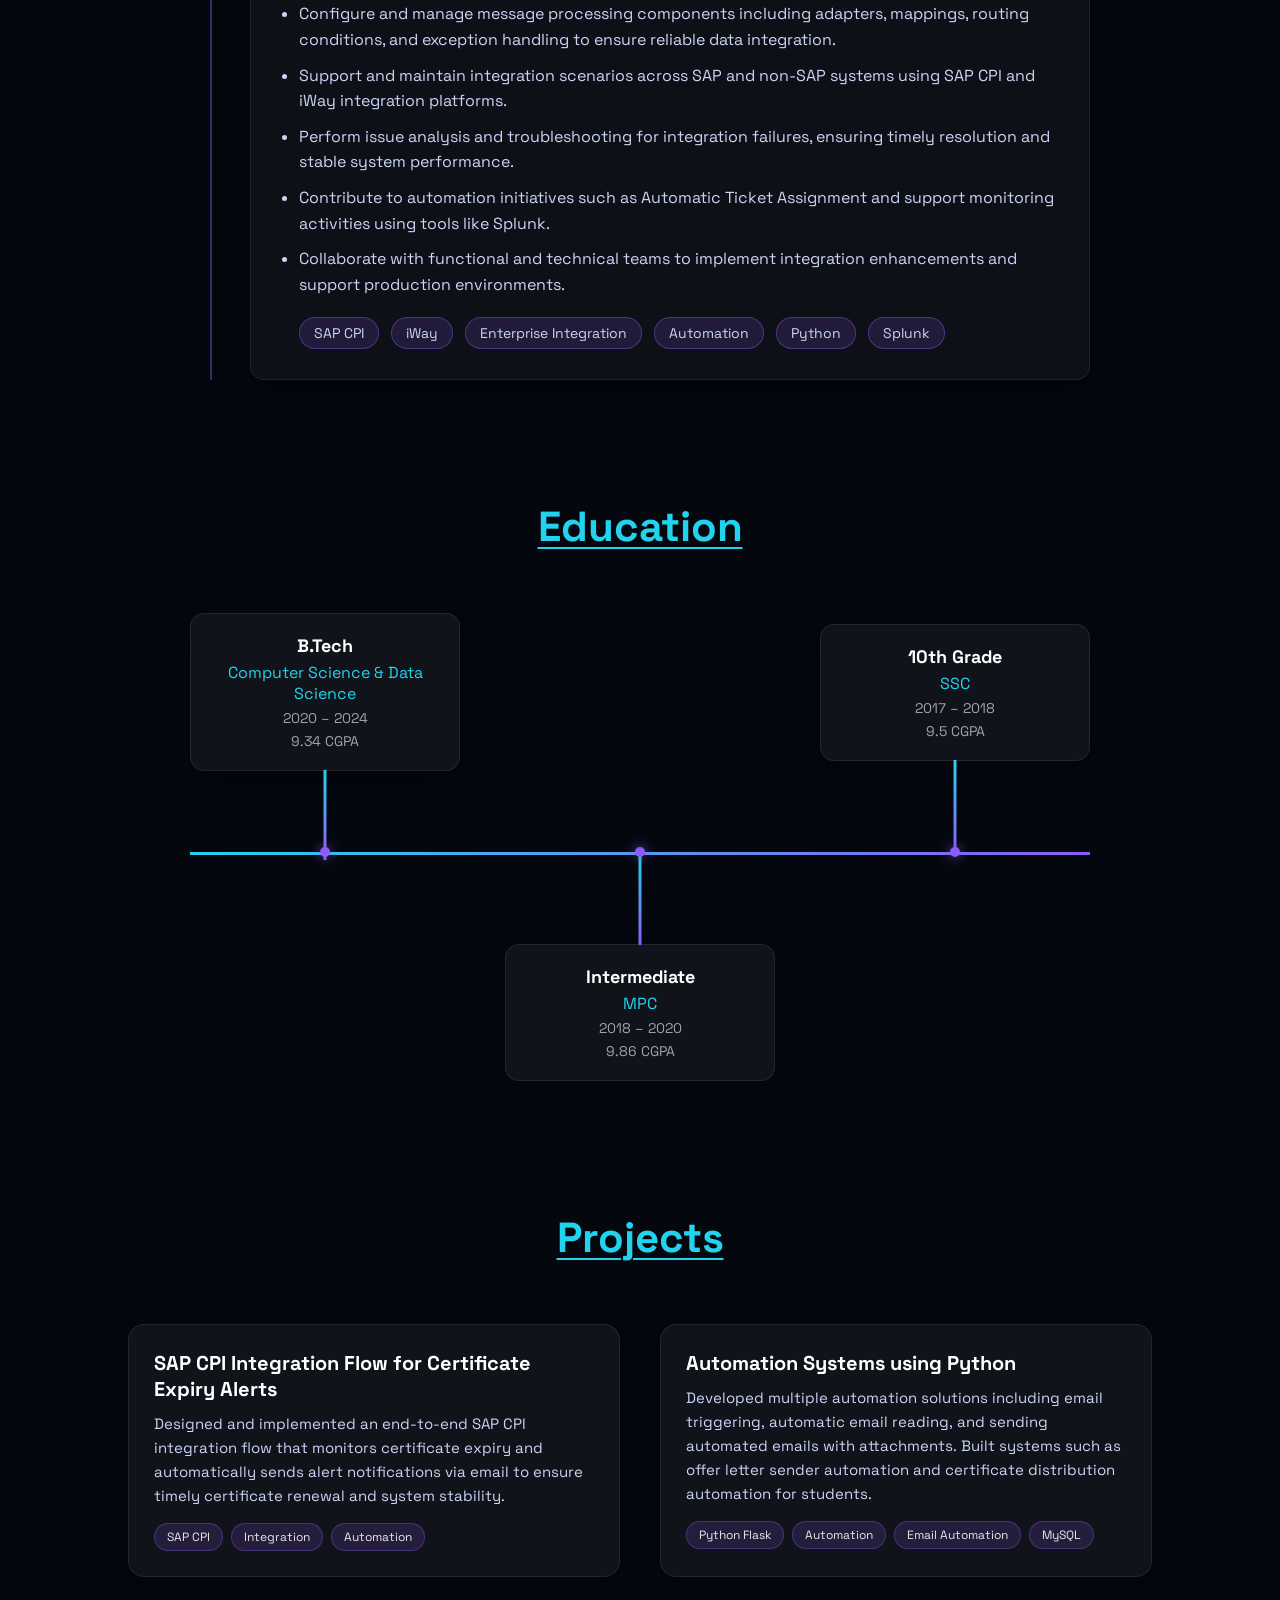
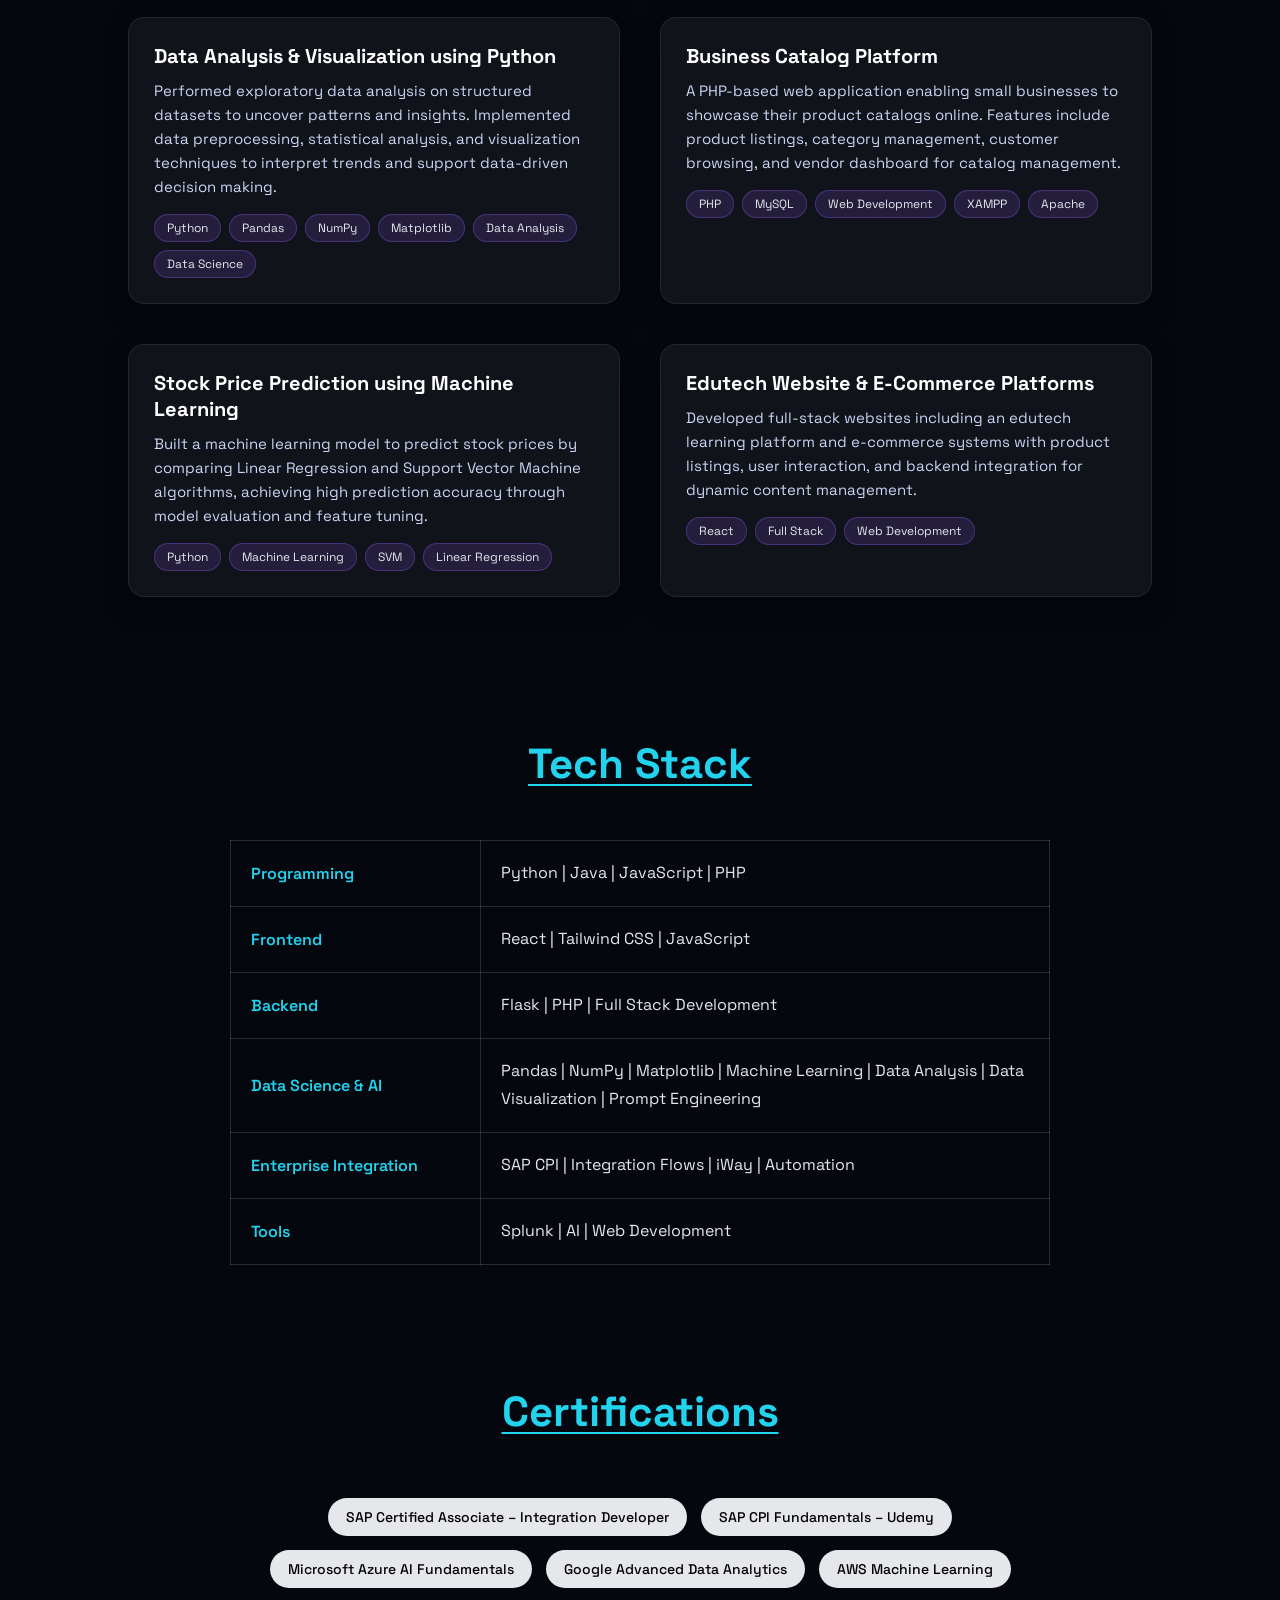
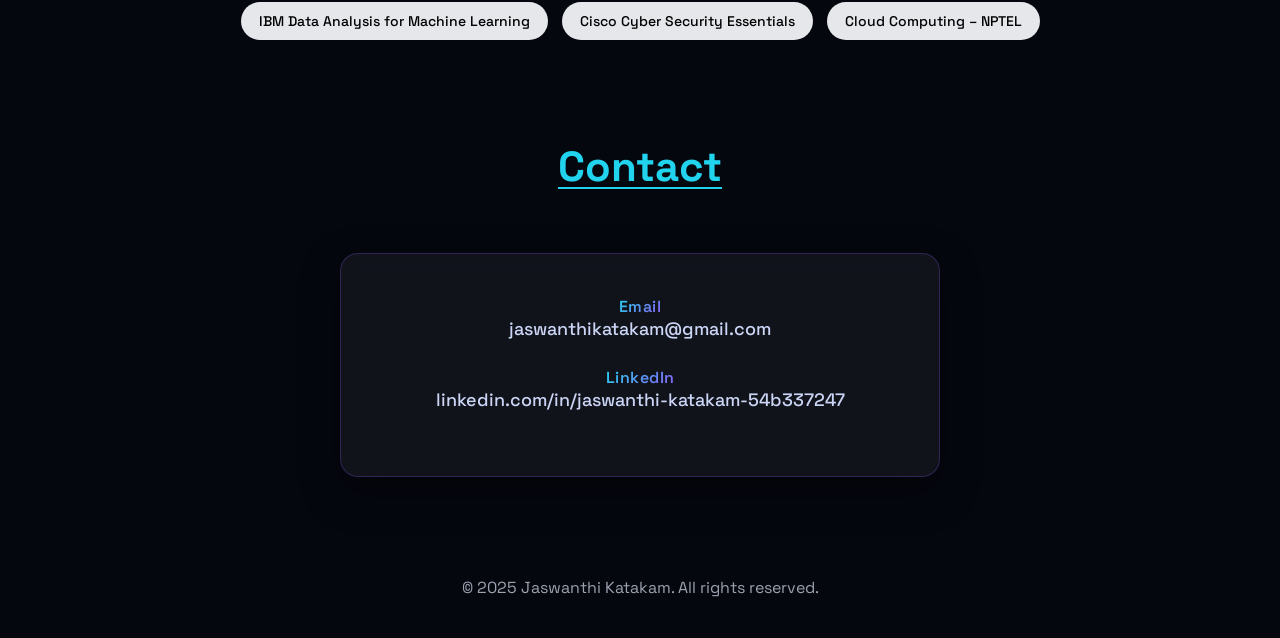
==== commit 416e5739: "Update index.html Uploaded new resume" ====
--- a/index.html
+++ b/index.html
@@ -63,7 +63,7 @@
 
             <a href="#projects" class="btn magnetic">View Work</a>
 
-            <a href="https://drive.google.com/file/d/1Sj-qT_7O5Cs2HMmXWS8MOAT7dOCz9tzJ/view?usp=sharing"
+            <a href="https://drive.google.com/file/d/1C4PnCWJAxIopdsRh57wNr7gkJJhx0bEM/view?usp=sharing"
                 class="btn-outline magnetic"
                 target="_blank"
                 rel="noopener noreferrer">
--- a/style.css
+++ b/style.css
@@ -82,6 +82,9 @@
 font-size:20px;
 font-weight:600;
 }
+nav a:hover{
+color:#22d3ee;
+}
 
 .hero{
 min-height:90vh;
@@ -736,13 +739,20 @@
 /* HERO */
 
 .hero{
-padding:120px 20px 40px 20px;
-margin-top: -80px;
-margin-bottom: -120px;
+padding:80px 20px 40px 20px;   /* adds space above and below */
+margin-top:0;
+margin-bottom: 0px;
 }
 
 .hero-title{
-font-size:38px;
+font-size:28px;                 /* slightly smaller so name fits */
+line-height:1.3;
+}
+
+.hero-sub{
+margin-top:20px;
+padding:0 10px;
+font-size:16px;
 }
 
 .hero-sub{
@@ -752,6 +762,7 @@
 .hero-buttons{
 flex-direction:column;
 gap:15px;
+margin-bottom:-50px;
 }
 
 /* ABOUT */
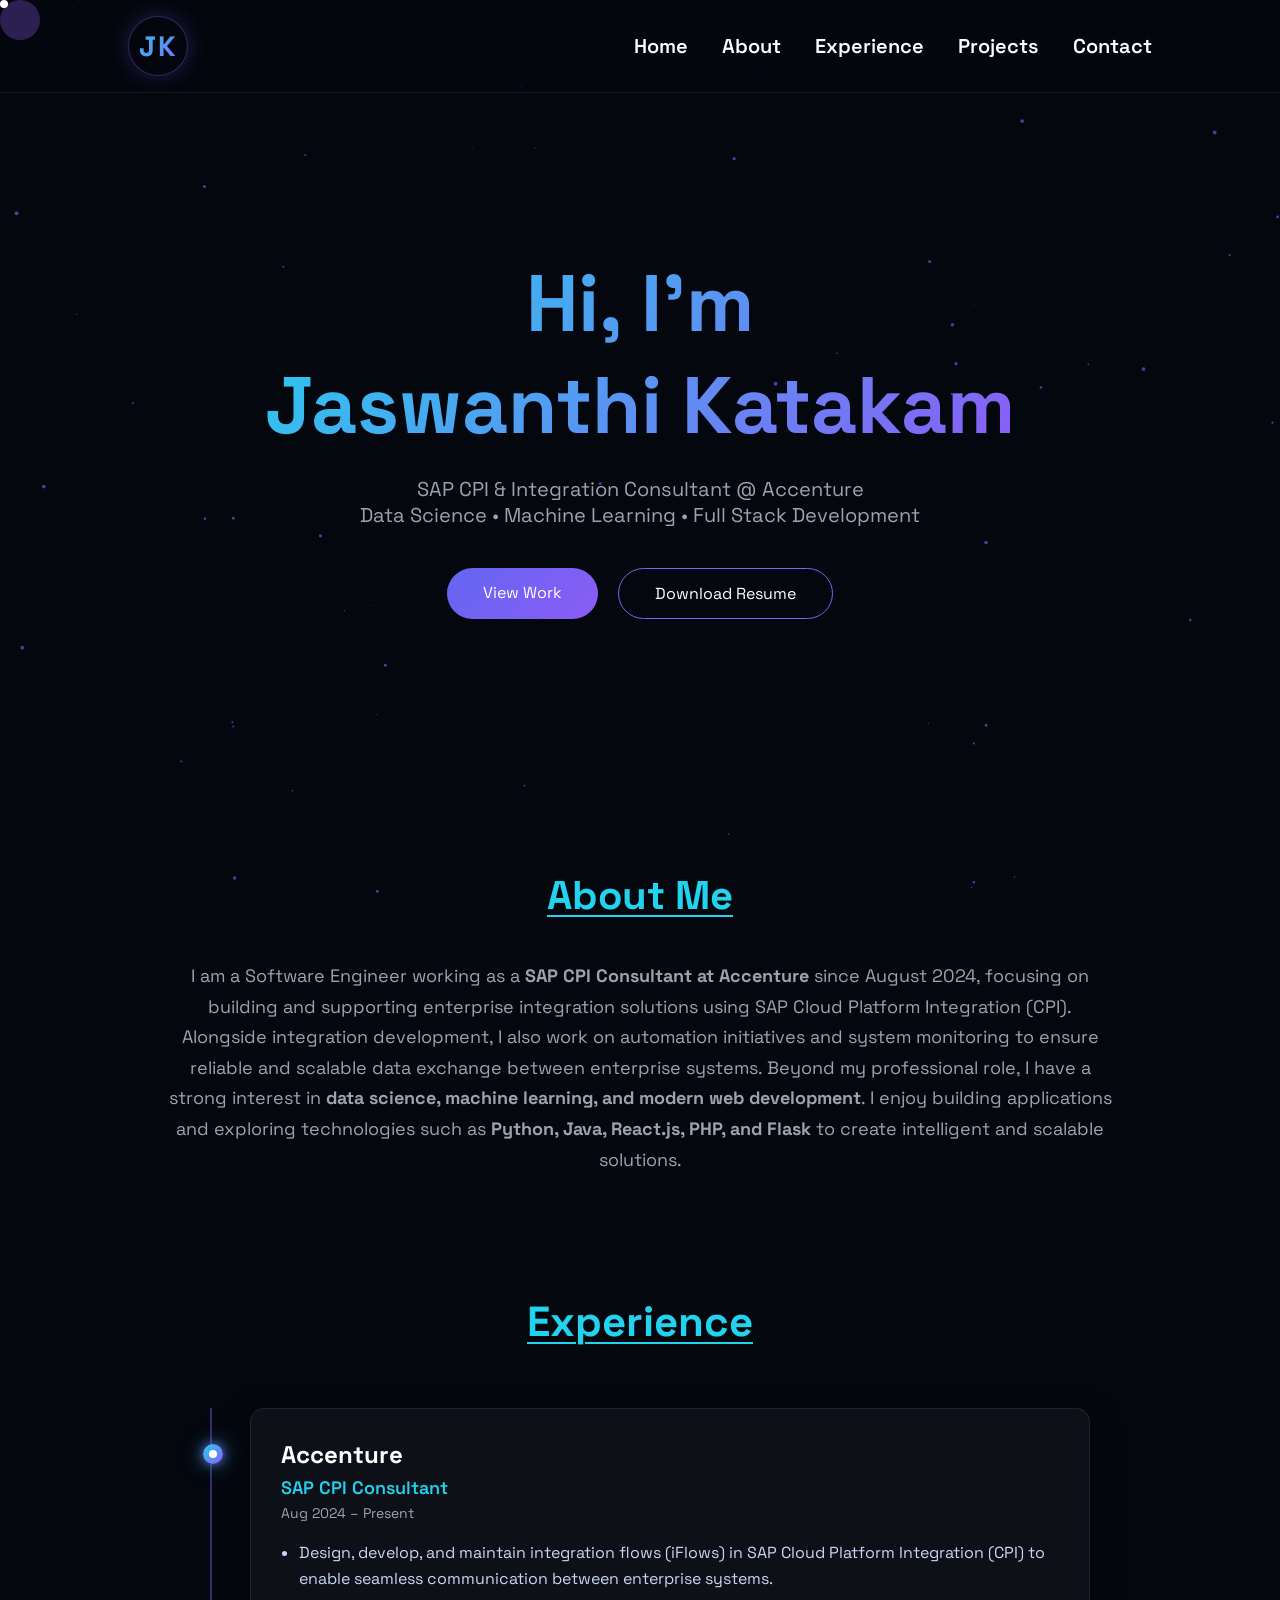
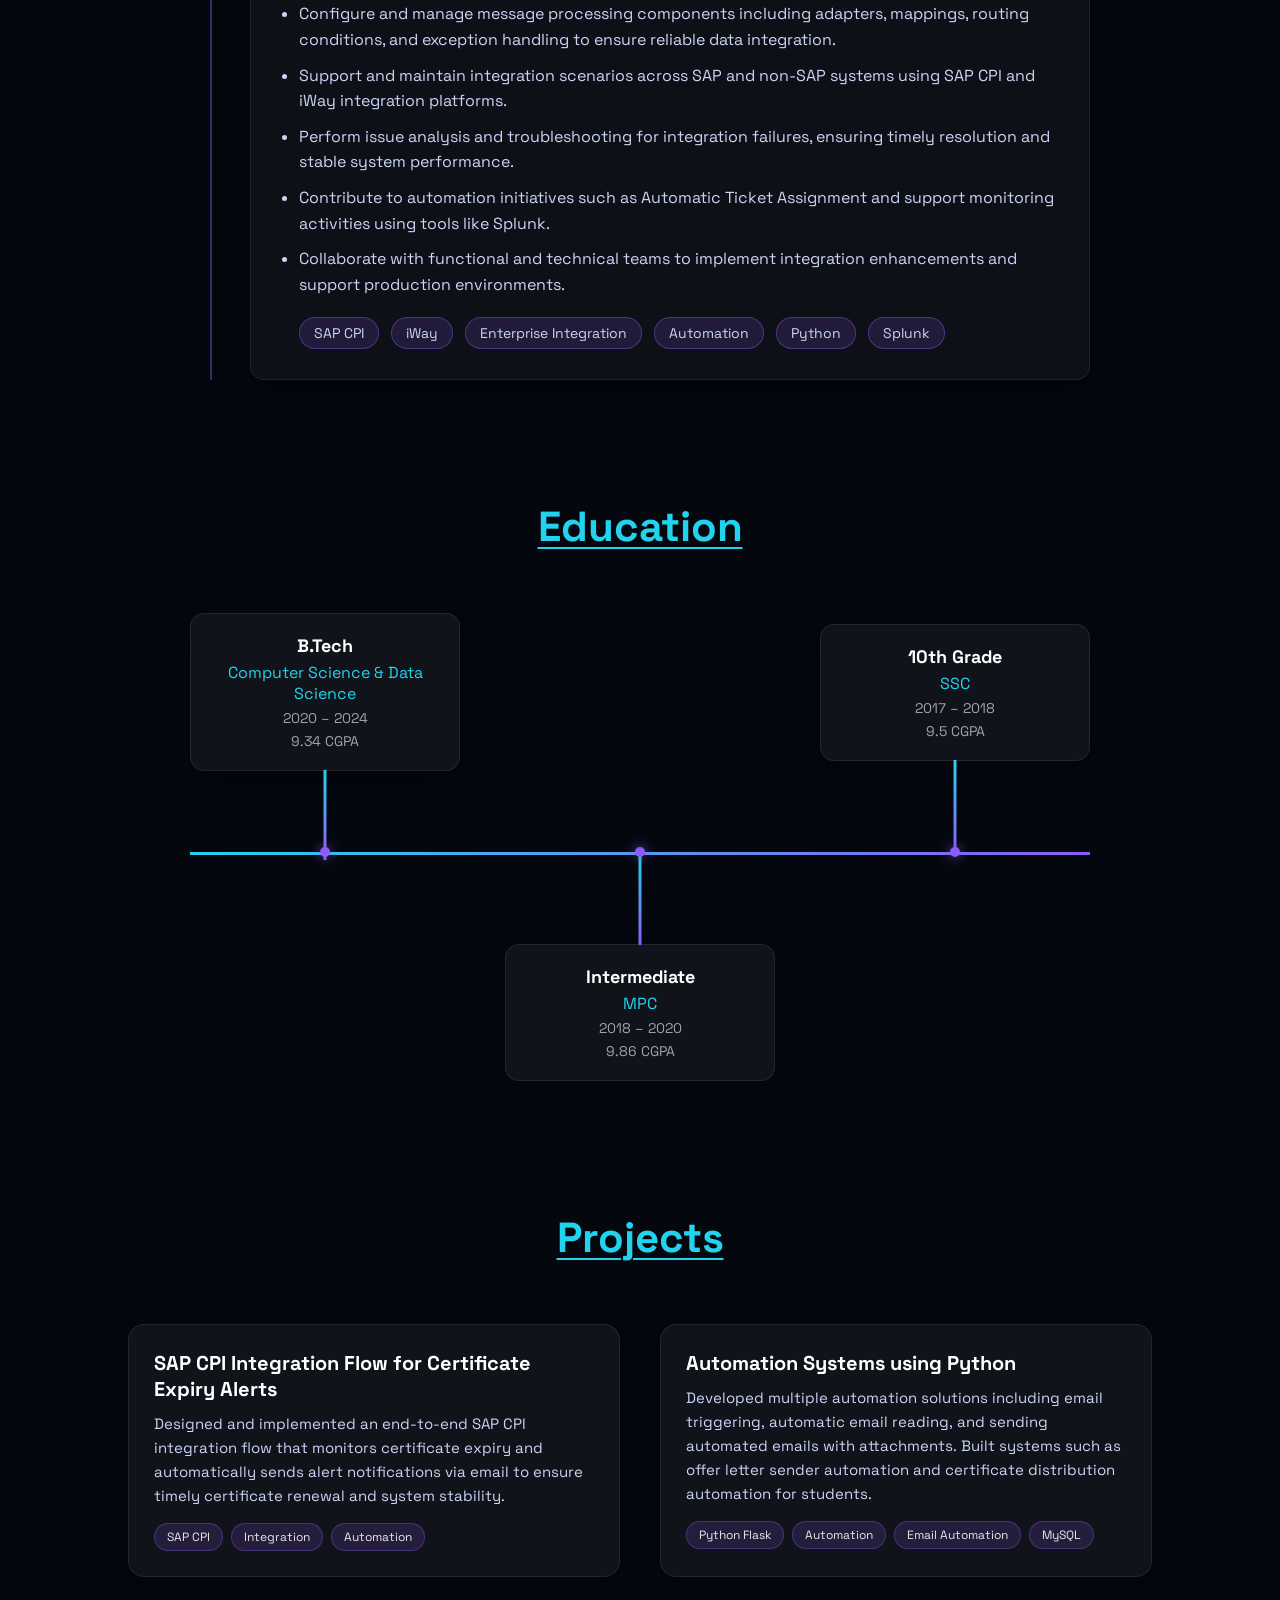
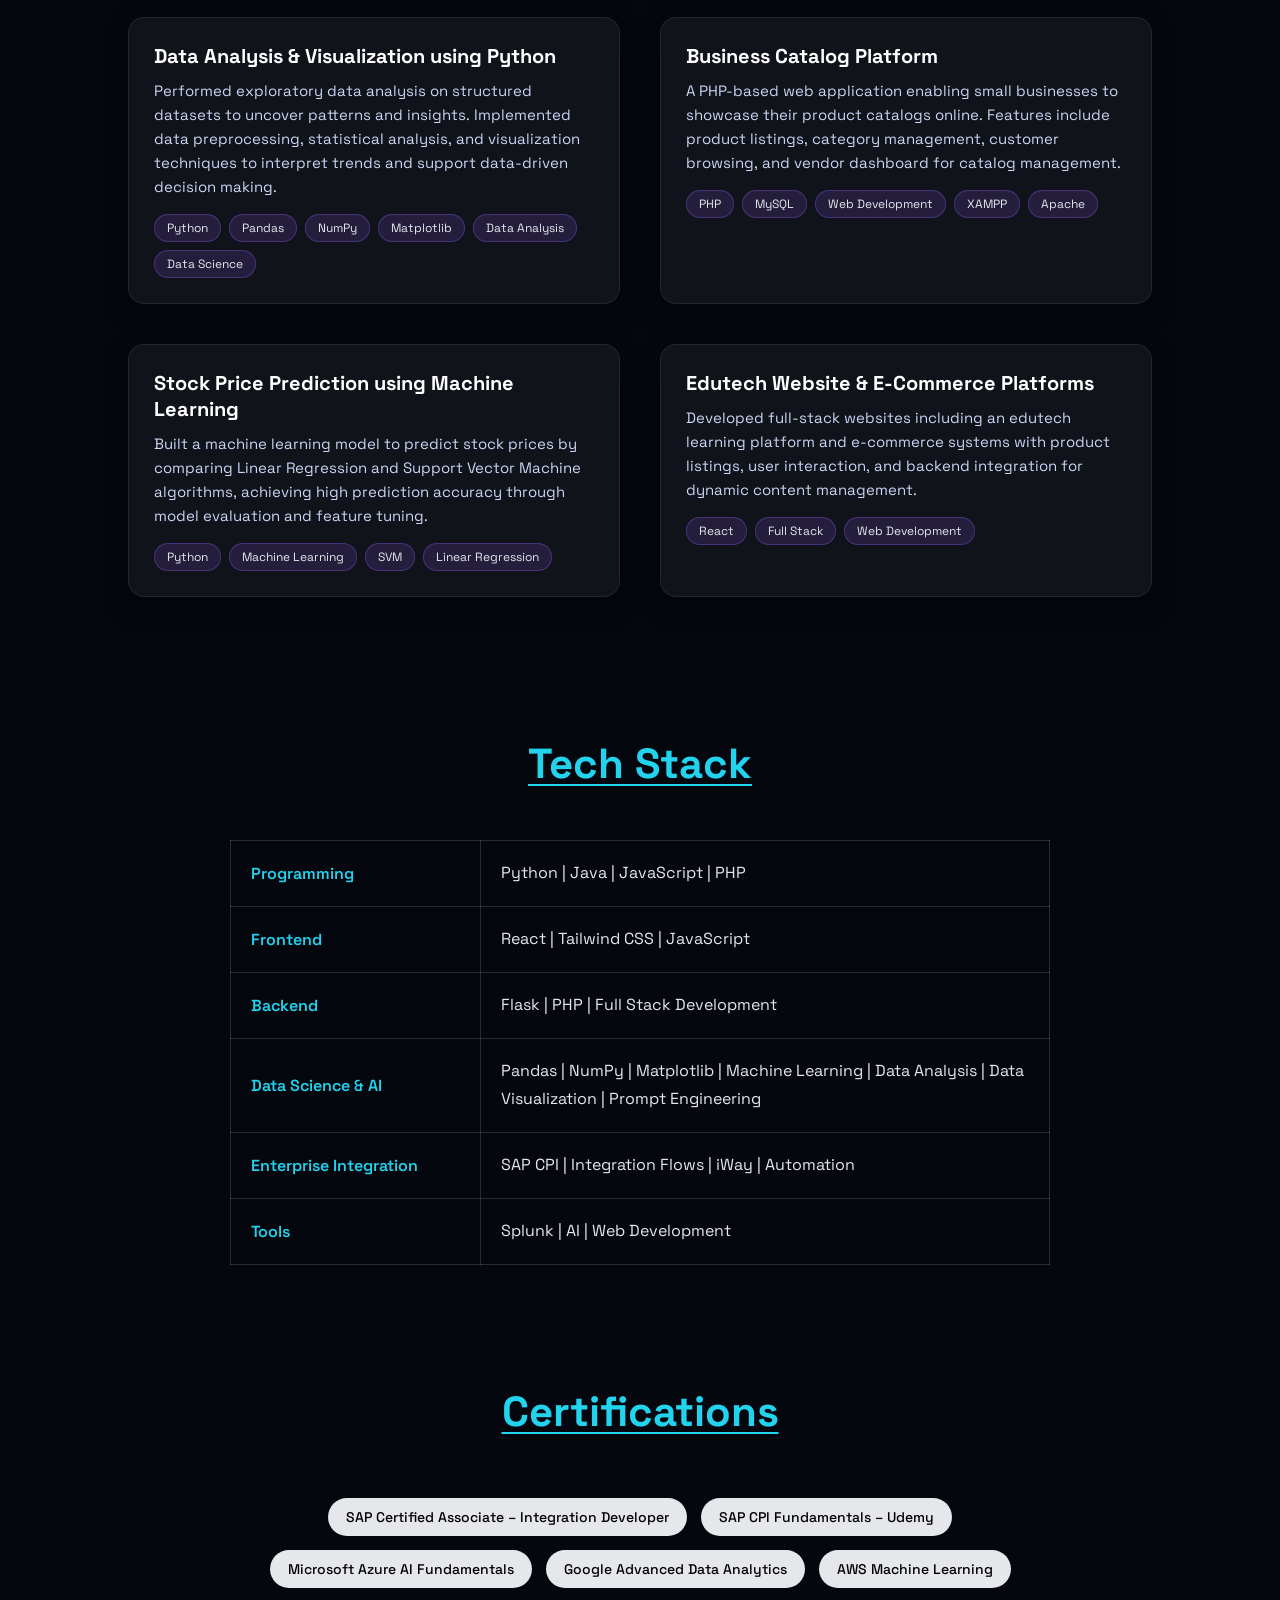
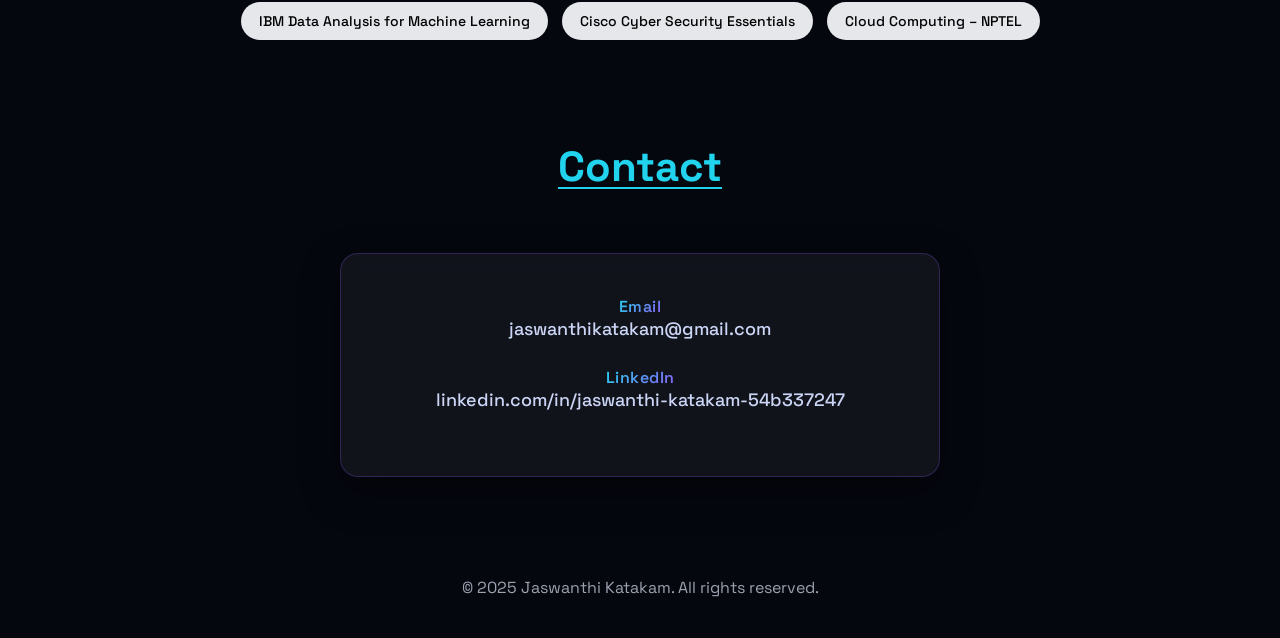
==== commit 9e10b2c7: "Update index.html Uploaded resume" ====
--- a/index.html
+++ b/index.html
@@ -63,7 +63,7 @@
 
             <a href="#projects" class="btn magnetic">View Work</a>
 
-            <a href="https://drive.google.com/file/d/1C4PnCWJAxIopdsRh57wNr7gkJJhx0bEM/view?usp=sharing"
+            <a href="https://drive.google.com/file/d/1jS1Z0jFvLB3cEKXkrwE9Buvdwy8Kh-D5/view?usp=sharing"
                 class="btn-outline magnetic"
                 target="_blank"
                 rel="noopener noreferrer">
